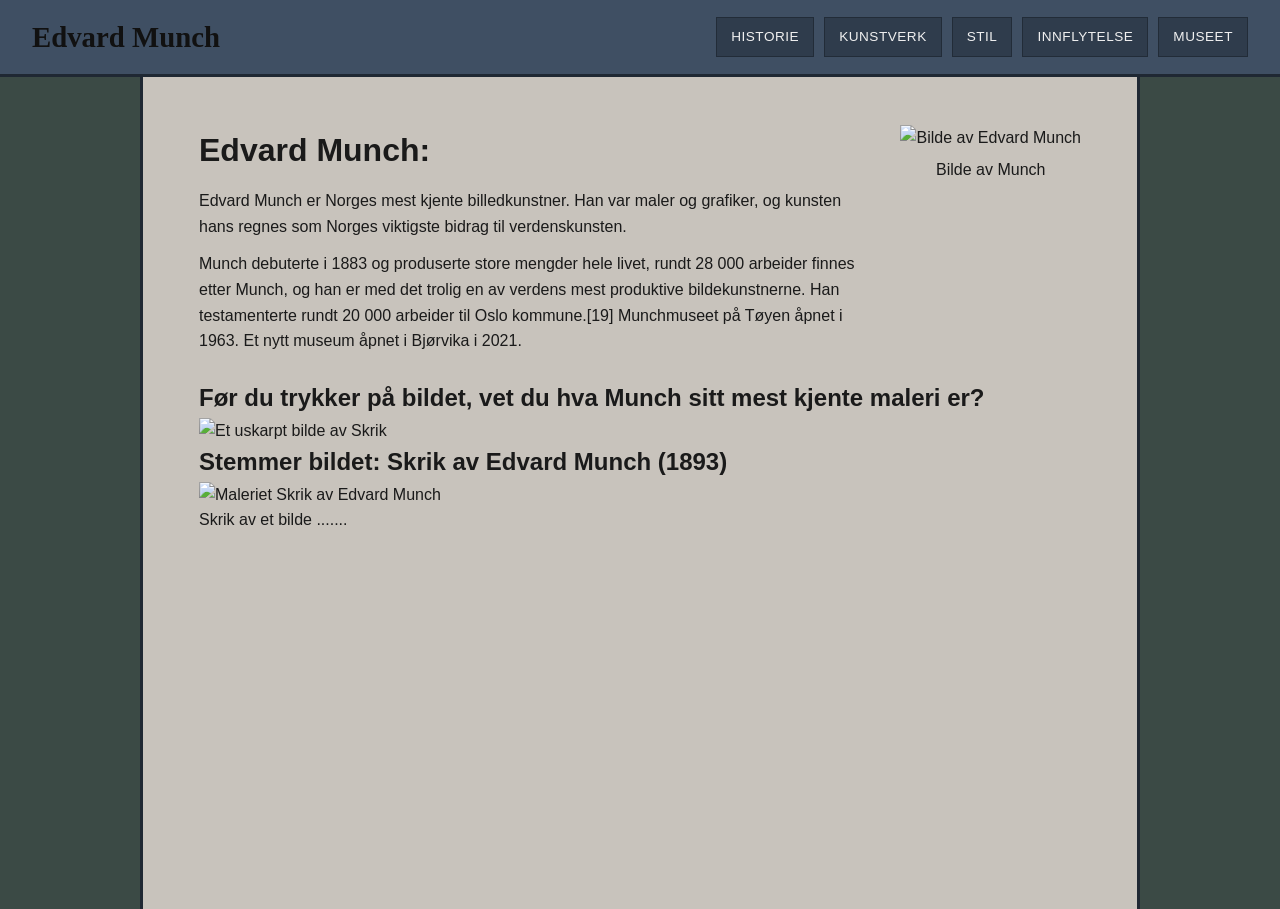
==== index.html @ 31145350 "first commit" ====
<!DOCTYPE html>
<html lang="no">
<head>
  <meta charset="UTF-8">
  <meta name="viewport" content="width=device-width, initial-scale=1.0">
  <title>Edvard Munch</title>
  <link rel="stylesheet" href="style.css">
</head>
<body>

  <header>
    <a href="index.html" class="tittel">Edvard Munch</a>
    <nav>
      <a href="historie.html">HISTORIE</a>
      <a href="kunstverk.html">KUNSTVERK</a>
      <a href="stil.html">STIL</a>
      <a href="innflytelse.html">INNFLYTELSE</a>
      <a href="museet.html">MUSEET</a>
    </nav>
  </header>

  <div class="hovedside">
    <aside class="side-panel"></aside>

  <main class="innhold">
      
  <div class="introMunch">
    <div class="intro-tekst">
      <h1>Edvard Munch:</h1>
      <p>Edvard Munch er Norges mest kjente billedkunstner. Han var maler og grafiker, og kunsten hans regnes som Norges viktigste bidrag til verdenskunsten.</p>
      <p>Munch debuterte i 1883 og produserte store mengder hele livet, rundt 28 000 arbeider finnes etter Munch, og han er med det trolig en av verdens mest produktive bildekunstnerne. Han testamenterte rundt 20 000 arbeider til Oslo kommune.[19] Munchmuseet på Tøyen åpnet i 1963. Et nytt museum åpnet i Bjørvika i 2021.</p>
    </div>

    <div class="intro-bilde">
      <img src="bilder/munchBilde.png" alt="Bilde av Edvard Munch">
      <p>Bilde av Munch</p>
    </div>
  </div>
     
  <br>


  <div class="uskarpBilde">
    <h2>Før du trykker på bildet, vet du hva Munch sitt mest kjente maleri er?</h2>
    <img src="bilder/uskarptSkrik.jpg" alt="Et uskarpt bilde av Skrik">
  </div>

  <div class="SkrikBilde">
    <h2>Stemmer bildet: Skrik av Edvard Munch &#40;1893&#41;</h2>
    <img src="bilder/skrik.jpg" alt="Maleriet Skrik av Edvard Munch">
    <p>Skrik av et bilde .......</p>
  </div>
</div>



  </main>

    <aside class="side-panel"></aside>
  </div>

</body>
</html>
---- style.css ----
/* momeen sin css*/ 

* {
  box-sizing: border-box;
  margin: 0;
  padding: 0;
}

body {
  font-family: "Segoe UI", Arial, sans-serif;
  color: #1a1a1a;
  background-color: #3b4a45;
  line-height: 1.6;
}

header {
  position: sticky;
  top: 0;
  z-index: 100;
  display: flex;
  justify-content: space-between;
  align-items: center;
  padding: 14px 32px;
  background-color: #3f4f63;
  border-bottom: 3px solid #1f2833;
}

.tittel {
  font-family: Georgia, serif;
  font-size: 1.8rem;
  font-weight: bold;
  color: #111111;
  text-decoration: none;
}

nav {
  display: flex;
  gap: 10px;
}

nav a {
  padding: 8px 14px;
  background-color: #2f3c4c;
  color: #f0f0f0;
  text-decoration: none;
  font-size: 0.85rem;
  letter-spacing: 0.5px;
  border: 1px solid #222c38;
  transition: background-color 0.2s ease;
}

nav a:hover {
  background-color: #4f637a;
}

.hovedside {
  display: grid;
  grid-template-columns: 140px 1fr 140px;
  min-height: calc(100vh - 68px);
}

.side-panel {
  background-color: #3b4a45;
}

.innhold {
  background-color: #c8c3bc;
  border-left: 3px solid #1f2833;
  border-right: 3px solid #1f2833;
  padding: 48px 56px 72px;
}

/* ... */


.introMunch {
  display: flex;
  justify-content: space-between;
  align-items: flex-start;
  gap: 32px;
}

.intro-tekst p {
  margin-top: 12px;
}

.intro-bilde {
  flex-shrink: 0;
  text-align: center;
}

.introMunch img {
  width: 200px;
  height: 200px;
  object-fit: cover;
}

.intro-bilde p {
  margin-top: 6px;
}

/*patrick sin css*/

* {
  box-sizing: border-box;
  margin: 0;
  padding: 0;
}

body {
  font-family: "Segoe UI", Arial, sans-serif;
  color: #1a1a1a;
  background-color: #3b4a45;
  line-height: 1.6;
}

header {
  position: sticky;
  top: 0;
  z-index: 100;
  display: flex;
  justify-content: space-between;
  align-items: center;
  padding: 14px 32px;
  background-color: #3f4f63;
  border-bottom: 3px solid #1f2833;
}

.tittel {
  font-family: Georgia, serif;
  font-size: 1.8rem;
  font-weight: bold;
  color: #111111;
  text-decoration: none;
}

nav {
  display: flex;
  gap: 10px;
}

nav a {
  padding: 8px 14px;
  background-color: #2f3c4c;
  color: #f0f0f0;
  text-decoration: none;
  font-size: 0.85rem;
  letter-spacing: 0.5px;
  border: 1px solid #222c38;
  transition: background-color 0.2s ease;
}

nav a:hover {
  background-color: #4f637a;
}

.hovedside {
  display: grid;
  grid-template-columns: 140px 1fr 140px;
  min-height: calc(100vh - 68px);
}

.side-panel {
  background-color: #3b4a45;
}

.innhold {
  background-color: #c8c3bc;
  border-left: 3px solid #1f2833;
  border-right: 3px solid #1f2833;
  padding: 48px 56px 72px;
}

/*karel sin css*/

* {
  box-sizing: border-box;
  margin: 0;
  padding: 0;
}

body {
  font-family: "Segoe UI", Arial, sans-serif;
  color: #1a1a1a;
  background-color: #3b4a45;
  line-height: 1.6;
}

header {
  position: sticky;
  top: 0;
  z-index: 100;
  display: flex;
  justify-content: space-between;
  align-items: center;
  padding: 14px 32px;
  background-color: #3f4f63;
  border-bottom: 3px solid #1f2833;
}

.tittel {
  font-family: Georgia, serif;
  font-size: 1.8rem;
  font-weight: bold;
  color: #111111;
  text-decoration: none;
}

nav {
  display: flex;
  gap: 10px;
}

nav a {
  padding: 8px 14px;
  background-color: #2f3c4c;
  color: #f0f0f0;
  text-decoration: none;
  font-size: 0.85rem;
  letter-spacing: 0.5px;
  border: 1px solid #222c38;
  transition: background-color 0.2s ease;
}

nav a:hover {
  background-color: #4f637a;
}

.hovedside {
  display: grid;
  grid-template-columns: 140px 1fr 140px;
  min-height: calc(100vh - 68px);
}

.side-panel {
  background-color: #3b4a45;
}

.innhold {
  background-color: #c8c3bc;
  border-left: 3px solid #1f2833;
  border-right: 3px solid #1f2833;
  padding: 48px 56px 72px;
}

/* ... */


.introMunch {
  display: flex;
  justify-content: space-between;
  align-items: flex-start;
  gap: 32px;
}

.intro-tekst p {
  margin-top: 12px;
}

.intro-bilde {
  flex-shrink: 0;
  text-align: center;
}

.introMunch img {
  width: 200px;
  height: 200px;
  object-fit: cover;
}

.intro-bilde p {
  margin-top: 6px;
}

/*solyana sin css*/

*{
box-sizing: border-box;
margin: 0;
padding: 0;
}

body {
  font-family: "Segoe UI", Arial, sans-serif;
  color: #1a1a1a;
  background-color: #3b4a45;
  line-height: 1.6;
}

header {
  position: sticky;
  top: 0;
  z-index: 100;
  display: flex;
  justify-content: space-between;
  align-items: center;
  padding: 14px 32px;
  background-color: #3f4f63;
  border-bottom: 3px solid #1f2833;
}

.tittel {
  font-family: Georgia, serif;
  font-size: 1.8rem;
  font-weight: bold;
  color: #111111;
  text-decoration: none;
}

nav {
  display: flex;
  gap: 10px;
}

nav a {
  padding: 8px 14px;
  background-color: #2f3c4c;
  color: #f0f0f0;
  text-decoration: none;
  font-size: 0.85rem;
  letter-spacing: 0.5px;
  border: 1px solid #222c38;
  transition: background-color 0.2s ease;
}

nav a:hover {
  background-color: #4f637a;
}

.hovedside {
  display: grid;
  grid-template-columns: 140px 1fr 140px;
  min-height: calc(100vh - 68px);
}

.side-panel {
  background-color: #3b4a45;
}

.innhold {
  background-color: #c8c3bc;
  border-left: 3px solid #1f2833;
  border-right: 3px solid #1f2833;
  padding: 48px 56px 72px;
}

/* kunstverk delen */
.kunstverk-liste {
  display: grid;
  grid-template-columns: 1fr;
  gap: 30px;
}

.kunstverk {
  min-height: 75vh;
  display: flex;
  align-items: center;
  gap: 24px;
  border-bottom: 2px solid #999;
  padding: 25px 0;
}

.kunstverk img {
  width: 280px;
  height: 380px;
  object-fit: contain;
}

.tekst {
  flex: 1;
}

.tekst h2 {
  margin-bottom: 8px;
}

/* Gjør oppsettet enklere å lese på små skjermer 
@media (max-width: 700px) {
  .kunstverk {
    flex-direction: column;
    align-items: flex-start;
  }
}*/
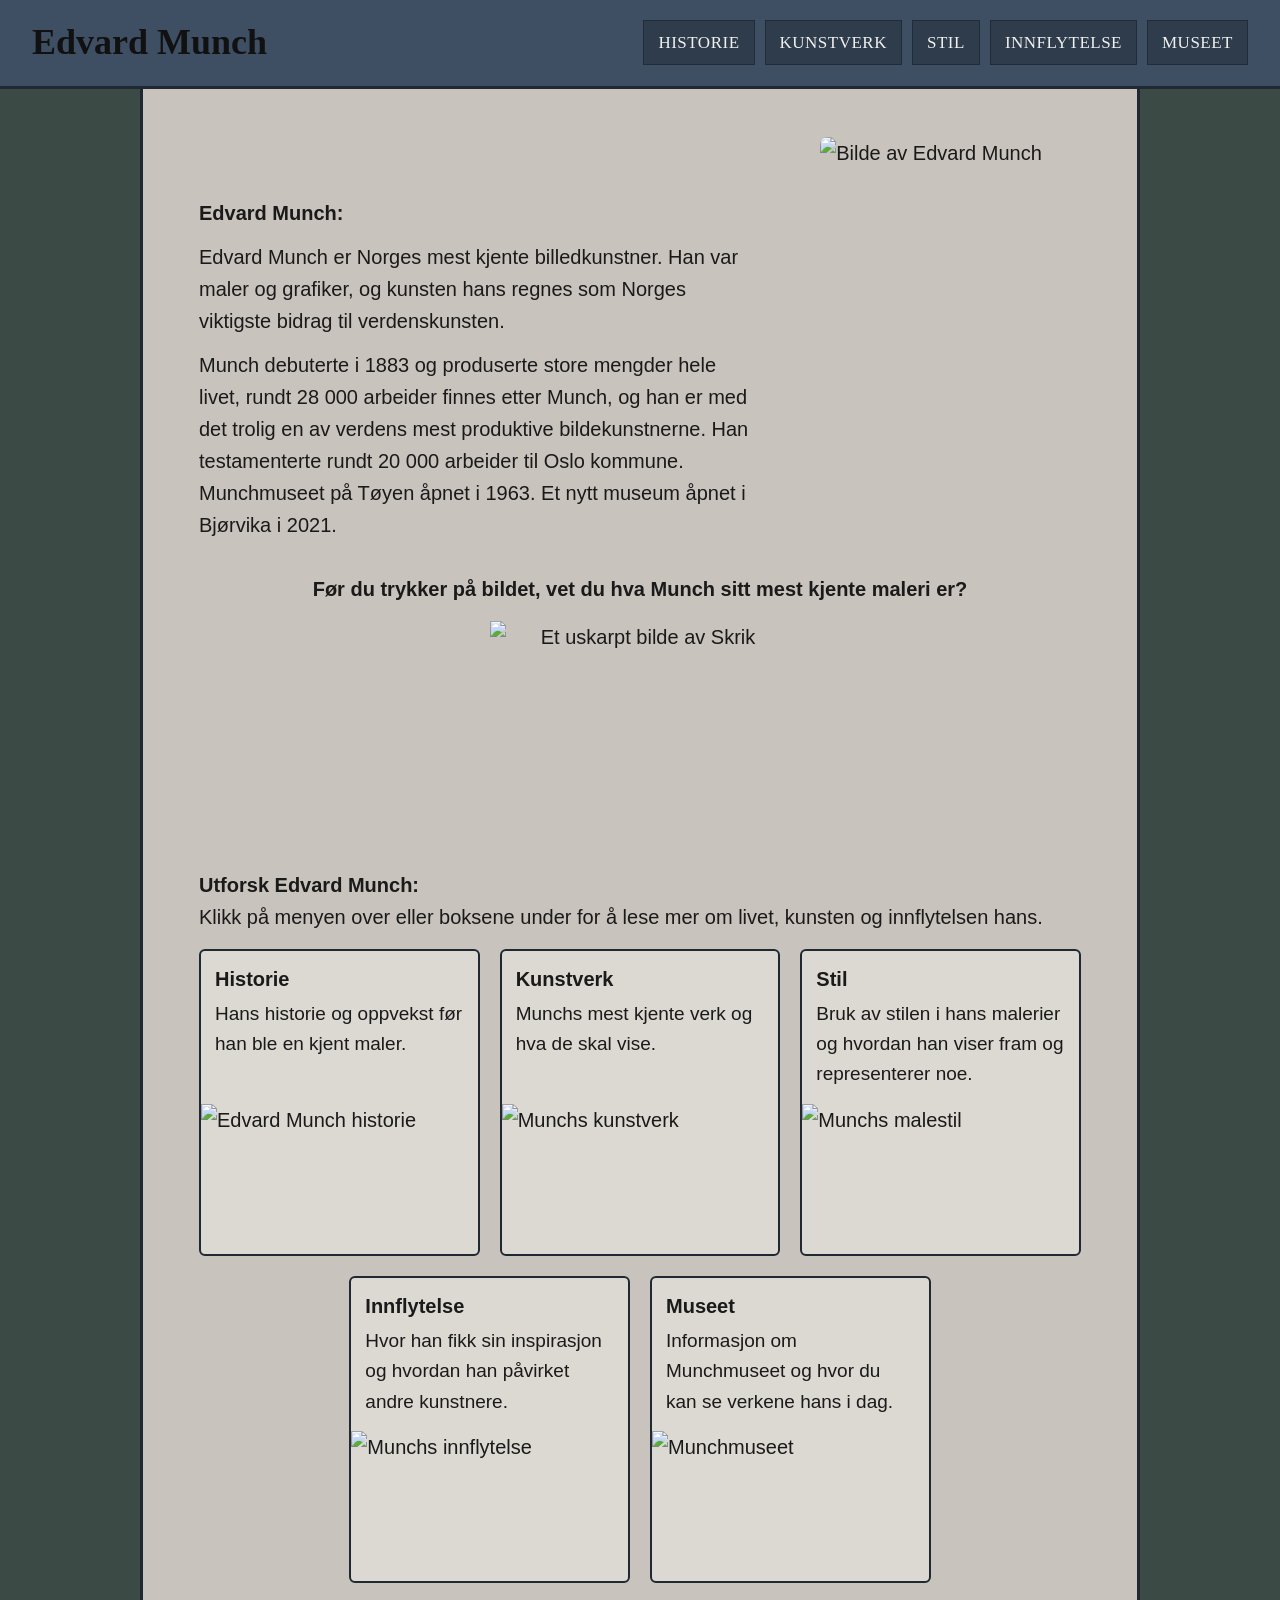
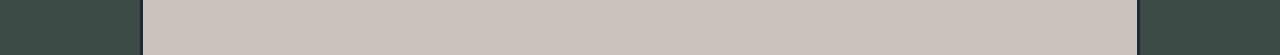
==== commit c5f107e0: "andre commit" ====
--- a/index.html
+++ b/index.html
@@ -28,7 +28,7 @@
     <div class="intro-tekst">
       <h1>Edvard Munch:</h1>
       <p>Edvard Munch er Norges mest kjente billedkunstner. Han var maler og grafiker, og kunsten hans regnes som Norges viktigste bidrag til verdenskunsten.</p>
-      <p>Munch debuterte i 1883 og produserte store mengder hele livet, rundt 28 000 arbeider finnes etter Munch, og han er med det trolig en av verdens mest produktive bildekunstnerne. Han testamenterte rundt 20 000 arbeider til Oslo kommune.[19] Munchmuseet på Tøyen åpnet i 1963. Et nytt museum åpnet i Bjørvika i 2021.</p>
+      <p>Munch debuterte i 1883 og produserte store mengder hele livet, rundt 28 000 arbeider finnes etter Munch, og han er med det trolig en av verdens mest produktive bildekunstnerne. Han testamenterte rundt 20 000 arbeider til Oslo kommune. Munchmuseet på Tøyen åpnet i 1963. Et nytt museum åpnet i Bjørvika i 2021.</p>
     </div>
 
     <div class="intro-bilde">
@@ -40,19 +40,59 @@
   <br>
 
 
+<div class="skrik-boks">
+  <input type="checkbox" id="visSkrik" autocomplete="off"> <!-- KI: autocomplete fikk jeg hjelp av KI å lage siden den ville ikke starte på det uskarpe bildet når du refreshet siden-->
+
   <div class="uskarpBilde">
     <h2>Før du trykker på bildet, vet du hva Munch sitt mest kjente maleri er?</h2>
-    <img src="bilder/uskarptSkrik.jpg" alt="Et uskarpt bilde av Skrik">
+    <label for="visSkrik">
+      <img src="bilder/uskarptSkrik.jpg" alt="Et uskarpt bilde av Skrik">
+    </label>
   </div>
 
   <div class="SkrikBilde">
-    <h2>Stemmer bildet: Skrik av Edvard Munch &#40;1893&#41;</h2>
+    <h2>Stemmer: Skrik av Edvard Munch &#40;1893&#41;</h2>
     <img src="bilder/skrik.jpg" alt="Maleriet Skrik av Edvard Munch">
-    <p>Skrik av et bilde .......</p>
+    <p>Skrik er Edvard Munchs mest kjente verk og et av verdens mest ikoniske malerier. Munch lagde fire versjoner av motivet mellom 1893 og 1910, inspirert av en intens opplevelse han hadde på en spasertur ved Ekeberg i Oslo da himmelen plutselig ble blodrød. Motivet uttrykker sterk angst og uro, og i dag kan du se originalversjoner av verket på både Nasjonalmuseet og Munchmuseet i Oslo.</p>
   </div>
 </div>
 
+<div class="avsluttning">
+<h2>Utforsk Edvard Munch:</h2>
+<p>Klikk på menyen over eller boksene under for å lese mer om livet, kunsten og innflytelsen hans.</p>
 
+  <div class="tema-bokser">
+    <a href="historie.html" class="tema-boks">
+      <h3>Historie</h3>
+      <p>Hans historie og oppvekst før han ble en kjent maler.</p>
+      <img src="bilder/munchBarndomBilde.jpg" alt="Edvard Munch historie">
+    </a>
+
+    <a href="kunstverk.html" class="tema-boks">
+      <h3>Kunstverk</h3>
+      <p>Munchs mest kjente verk og hva de skal vise.</p>
+      <img src="bilder/karlJohanMalleri.jpg" alt="Munchs kunstverk">
+    </a>
+
+    <a href="stil.html" class="tema-boks">
+      <h3>Stil</h3>
+      <p>Bruk av stilen i hans malerier og hvordan han viser fram og representerer noe.</p>
+      <img src="bilder/stil.jpg" alt="Munchs malestil">
+    </a>
+
+    <a href="innflytelse.html" class="tema-boks">
+      <h3>Innflytelse</h3>
+      <p>Hvor han fikk sin inspirasjon og hvordan han påvirket andre kunstnere.</p>
+      <img src="bilder/shockedEmoji.jpg" alt="Munchs innflytelse">
+    </a>
+
+    <a href="museet.html" class="tema-boks">
+      <h3>Museet</h3>
+      <p>Informasjon om Munchmuseet og hvor du kan se verkene hans i dag.</p>
+      <img src="bilder/munchMuseet.jpg" alt="Munchmuseet">
+    </a>
+  </div>
+</div>
 
   </main>
 
--- a/style.css
+++ b/style.css
@@ -1,4 +1,217 @@
-/* momeen sin css*/ 
+* {
+  box-sizing: border-box;
+  margin: 0;
+  padding: 0;
+  font-size: 20px;
+}
+
+/* lastet et font fra nettet som blir brukt på headeren */ 
+@font-face {
+  font-family: "MinFont";
+  src: url("Font/PlayfairDisplaySC-Regular.ttf")
+}
+
+body {
+  font-family: 'Segoe UI', Arial, sans-serif;
+  font-size: 5px;
+  color: #1a1a1a;
+  background-color: #3b4a45;
+  line-height: 1.5;
+}
+
+header {
+  display: flex;
+  justify-content: space-between;
+  align-items: center;
+  padding: 14px 32px;
+  background-color: #3f4f63;
+  border-bottom: 3px solid #00000052;
+  font-family: "Minfont";
+}
+
+.tittel {
+  font-size: 50px;
+  font-weight: bold;
+  color: #111111;
+  text-decoration: none;
+}
+
+nav {
+  display: flex;
+  gap: 10px;
+}
+
+nav a {
+  font-size: 20px;
+  padding: 8px 14px;
+  background-color: #2f3c4c;
+  color: #f0f0f0;
+  text-decoration: none;
+  letter-spacing: 0.5px;
+  border: 1px solid #222c38;
+  transition: background-color 0.2s ease;
+}
+
+nav a:hover {
+  background-color: #4f637a;
+}
+
+nav a:focus {
+  background-color: #4f637a;
+  border-radius: 1px;
+  color: darkred;
+}
+
+
+.hovedside {
+  display: grid;
+  grid-template-columns: 140px 1fr 140px;
+  min-height: calc(100vh - 68px);
+}
+
+.side-panel {
+  background-color: #3b4a45;
+}
+
+.innhold {
+  background-color: #c8c3bc;
+  border-left: 3px solid #1f2833;
+  border-right: 3px solid #1f2833;
+  padding: 48px 56px 72px;
+}
+
+/* ... */
+
+
+.introMunch {
+  display: flex;
+  justify-content: space-between;
+  align-items: flex-start;
+  gap: 32px;
+}
+
+.intro-tekst p {
+  margin-top: 12px;
+}
+
+.intro-bilde {
+  flex-shrink: 0;
+  text-align: center;
+}
+
+.introMunch img {
+  width: 200px;
+  height: 200px;
+  object-fit: cover;
+}
+
+.intro-bilde p {
+  margin-top: 6px;
+}
+
+
+
+.skrik-boks {
+  display: grid;
+  text-align: center;
+}
+
+.skrik-boks img {
+  width: 300px;
+  max-width: 100%;
+  height: auto;
+  display: block;
+  margin: 16px auto;
+}
+
+#visSkrik {
+  display: none;
+}
+
+.uskarpBilde,
+.SkrikBilde {
+  grid-area: 1 / 1; /* KI: gjør at bildene ligger rett underhverandre når den transister fra første bildet til andre */
+  transition: 1s;
+
+}
+
+.SkrikBilde,
+#visSkrik:checked ~ .uskarpBilde {
+  opacity: 0;
+  visibility: hidden;
+}
+
+#visSkrik:checked ~ .SkrikBilde {
+  opacity: 1;
+  visibility: visible;
+}
+
+
+/* avsluttning teksten  */
+
+
+.avsluttning {
+  margin-top: 40px;
+}
+
+
+.tema-bokser {
+  display: flex;
+  flex-wrap: wrap;
+  justify-content: center;
+  gap: 20px;
+  margin-top: 16px;
+}
+
+.tema-boks {
+  flex: 0 1 calc((100% - 40px) / 3);
+  display: flex;
+  flex-direction: column;
+  text-decoration: none;
+  color: inherit;
+  background-color: #dcd8d2;
+  border: 2px solid #1f2833;
+  border-radius: 6px;
+  overflow: hidden;
+  transition: transform 0.2s ease, background-color 0.2s ease;
+}
+
+.tema-boks:hover {
+  transform: translateY(-4px);
+  background-color: #e6e2dc;
+}
+
+.tema-boks:focus {
+  background-color: #e6e2dc;
+  border-radius: 1px;
+  color: darkred;
+}
+
+.tema-boks img {
+  width: 100%;
+  height: 150px;
+  object-fit: cover;
+  display: block;
+  margin-top: auto;
+}
+
+.tema-boks img {
+  width: 100%;
+  height: 150px;
+  object-fit: cover;
+  display: block;
+}
+
+.tema-boks h3 {
+  padding: 12px 14px 4px;
+}
+
+.tema-boks p {
+  padding: 0 14px 14px;
+  font-size: 0.95rem;
+}
+
+/*patrick sin css*/
 
 * {
   box-sizing: border-box;
@@ -70,36 +283,7 @@
   padding: 48px 56px 72px;
 }
 
-/* ... */
-
-
-.introMunch {
-  display: flex;
-  justify-content: space-between;
-  align-items: flex-start;
-  gap: 32px;
-}
-
-.intro-tekst p {
-  margin-top: 12px;
-}
-
-.intro-bilde {
-  flex-shrink: 0;
-  text-align: center;
-}
-
-.introMunch img {
-  width: 200px;
-  height: 200px;
-  object-fit: cover;
-}
-
-.intro-bilde p {
-  margin-top: 6px;
-}
-
-/*patrick sin css*/
+/*karel sin css*/
 
 * {
   box-sizing: border-box;
@@ -171,12 +355,134 @@
   padding: 48px 56px 72px;
 }
 
-/*karel sin css*/
-
-* {
-  box-sizing: border-box;
-  margin: 0;
-  padding: 0;
+
+
+.introMunch {
+  display: flex;
+  justify-content: space-between;
+  align-items: flex-start;
+  gap: 32px;
+}
+
+.intro-tekst {
+  margin-top: 60px;
+  max-height: 100%;
+  height: auto;
+}
+
+.intro-tekst p {
+  margin-top: 12px;
+  gap: 12px;
+}
+
+.intro-bilde {
+  width: 300px;
+  height: auto;
+  flex-shrink: 0;
+  border: 12px;
+}
+
+.introMunch img {
+  max-width: 100%;
+  width: 300px;
+  height: auto;
+  position: relative;
+  border-radius: 8px;
+  transition: transform 0.3s ease, filter 0.3s ease;
+}
+
+.introMunch img:hover {
+  transform: scale(1.05);
+  transition: transform 0.3s ease;
+}
+
+.intro-bilde p {
+  transform: translateY(-50px);
+  transition: transform 0.3s ease;
+  visibility: hidden;
+  opacity: 0;
+}
+
+.intro-bilde:hover p {
+  border: 1px solid #1f2833;
+  padding: 6px 12px;
+  border-radius: 4px;
+  margin-top: 8px;
+  text-align: center;
+  max-width: 100%;
+  width: auto;
+  height: auto;
+  line-height: 1.4;
+  font-size: 0.9rem;
+  color: #555;
+  justify-content: center;
+  transform: translateY(0);
+  transition: transform 0.8s ease, opacity 0.8s ease;
+  visibility: visible;
+  opacity: 1;
+}
+
+.content-section {
+  margin-bottom: 40px;
+  border: 2px solid #1f2833;
+  max-width: 100%;
+  padding: 20px;
+  width: 400px;
+  position:relative;
+}
+
+.museum-photos {
+  display: flex;
+  flex-wrap: wrap;
+  gap: 16px;
+  margin-top: 400px;
+  margin-bottom: 90px;
+}
+
+#museum-photo1,#museum-photo2,#museum-photo3 {
+  max-width: 100%;
+  width: 400px;
+  height: 250px;
+  object-fit: cover;
+  border-radius: 8px;
+  filter: blur(3px);
+  transition: filter 0.2s ease, transform 0.2s ease;
+}
+
+#museum-photo4 {
+  max-width: 100%;
+  width: 550px;
+  height: 350px;
+  object-fit: cover;
+  border-radius: 8px;
+  align-self: center;
+  filter: blur(3px);
+  transition: filter 0.3s ease, transform 0.4s ease;
+}
+
+#museum-photo1:hover,
+#museum-photo2:hover,
+#museum-photo3:hover,
+#museum-photo4:hover {
+  filter: blur(0);
+  transform: scale(1.05);
+}
+
+.photo-section {
+  display: flex;
+  align-items: center;
+  margin-top: 12px;
+  margin-bottom: 20px;
+  gap: 16px;
+}
+
+
+/*solyana sin css*/
+
+*{
+box-sizing: border-box;
+margin: 0;
+padding: 0;
 }
 
 body {
@@ -243,107 +549,6 @@
   padding: 48px 56px 72px;
 }
 
-/* ... */
-
-
-.introMunch {
-  display: flex;
-  justify-content: space-between;
-  align-items: flex-start;
-  gap: 32px;
-}
-
-.intro-tekst p {
-  margin-top: 12px;
-}
-
-.intro-bilde {
-  flex-shrink: 0;
-  text-align: center;
-}
-
-.introMunch img {
-  width: 200px;
-  height: 200px;
-  object-fit: cover;
-}
-
-.intro-bilde p {
-  margin-top: 6px;
-}
-
-/*solyana sin css*/
-
-*{
-box-sizing: border-box;
-margin: 0;
-padding: 0;
-}
-
-body {
-  font-family: "Segoe UI", Arial, sans-serif;
-  color: #1a1a1a;
-  background-color: #3b4a45;
-  line-height: 1.6;
-}
-
-header {
-  position: sticky;
-  top: 0;
-  z-index: 100;
-  display: flex;
-  justify-content: space-between;
-  align-items: center;
-  padding: 14px 32px;
-  background-color: #3f4f63;
-  border-bottom: 3px solid #1f2833;
-}
-
-.tittel {
-  font-family: Georgia, serif;
-  font-size: 1.8rem;
-  font-weight: bold;
-  color: #111111;
-  text-decoration: none;
-}
-
-nav {
-  display: flex;
-  gap: 10px;
-}
-
-nav a {
-  padding: 8px 14px;
-  background-color: #2f3c4c;
-  color: #f0f0f0;
-  text-decoration: none;
-  font-size: 0.85rem;
-  letter-spacing: 0.5px;
-  border: 1px solid #222c38;
-  transition: background-color 0.2s ease;
-}
-
-nav a:hover {
-  background-color: #4f637a;
-}
-
-.hovedside {
-  display: grid;
-  grid-template-columns: 140px 1fr 140px;
-  min-height: calc(100vh - 68px);
-}
-
-.side-panel {
-  background-color: #3b4a45;
-}
-
-.innhold {
-  background-color: #c8c3bc;
-  border-left: 3px solid #1f2833;
-  border-right: 3px solid #1f2833;
-  padding: 48px 56px 72px;
-}
-
 /* kunstverk delen */
 .kunstverk-liste {
   display: grid;
@@ -373,12 +578,3 @@
 .tekst h2 {
   margin-bottom: 8px;
 }
-
-/* Gjør oppsettet enklere å lese på små skjermer 
-@media (max-width: 700px) {
-  .kunstverk {
-    flex-direction: column;
-    align-items: flex-start;
-  }
-}*/
-
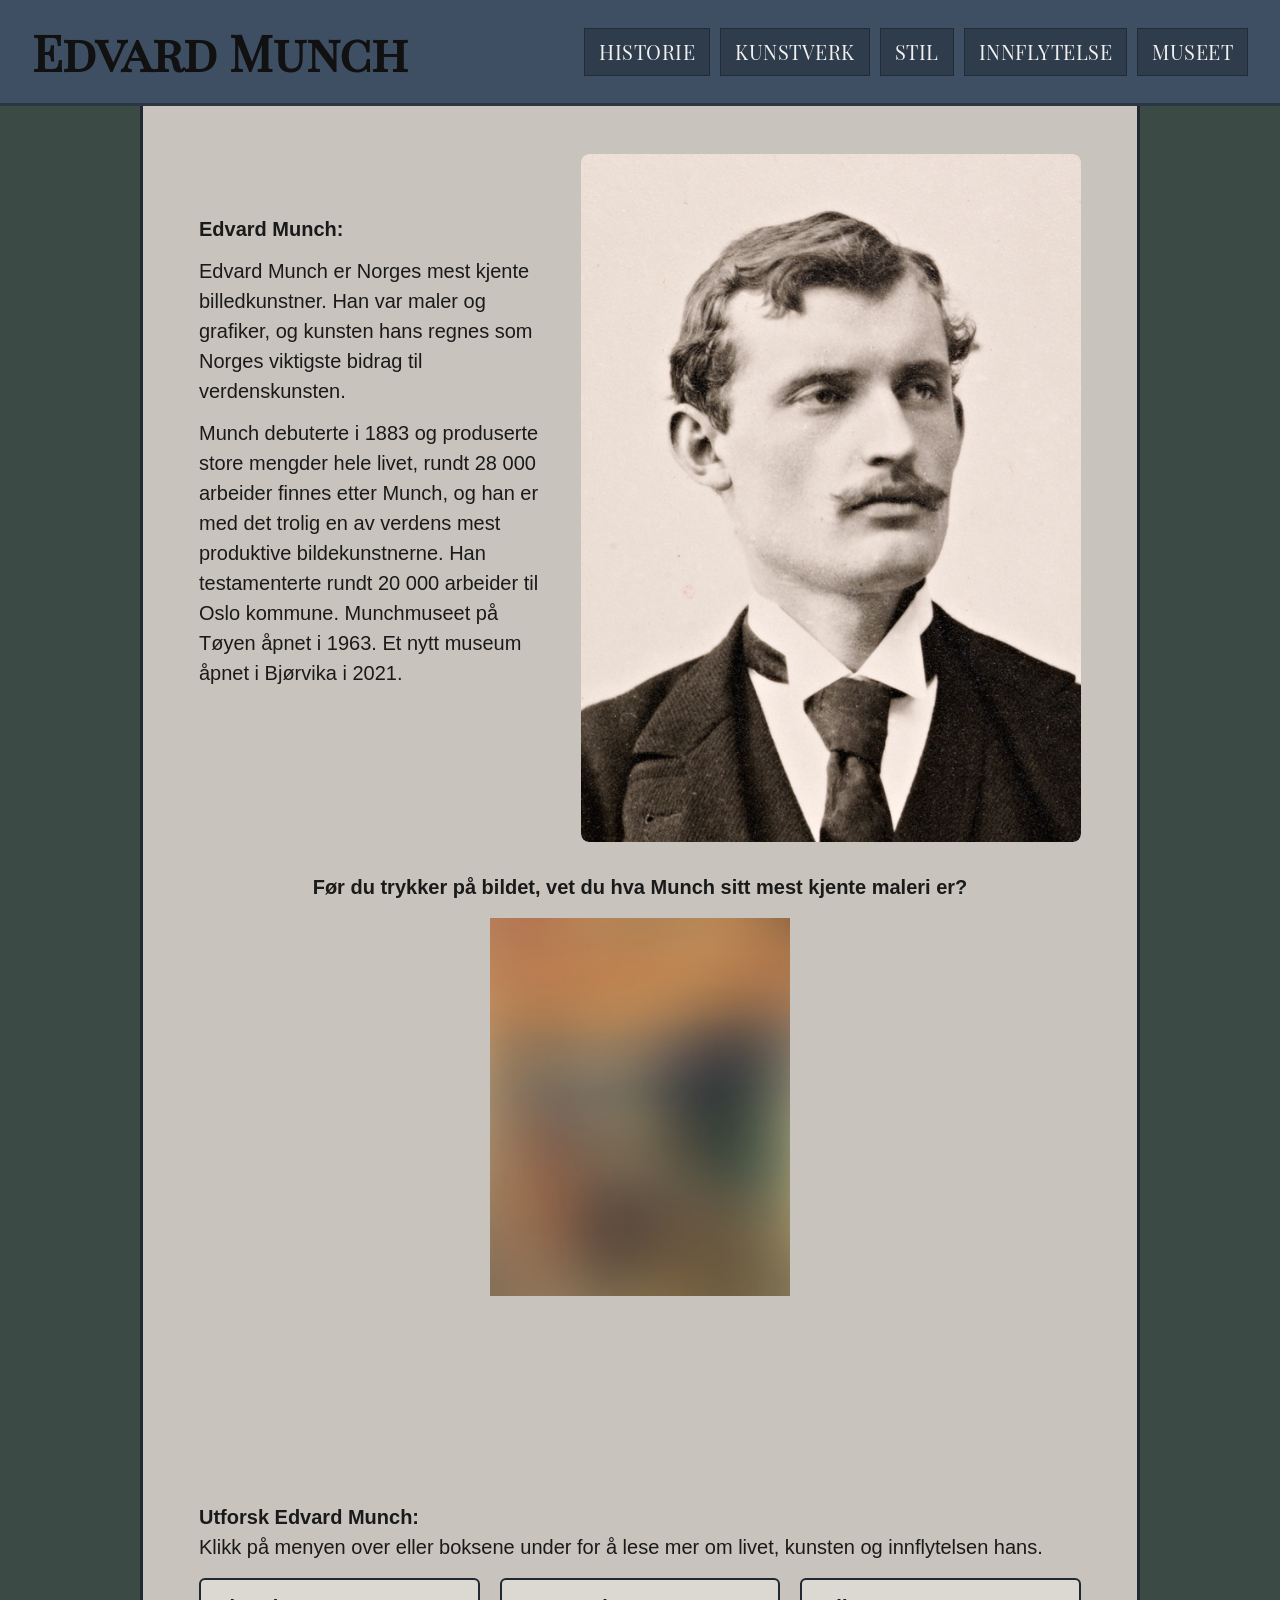
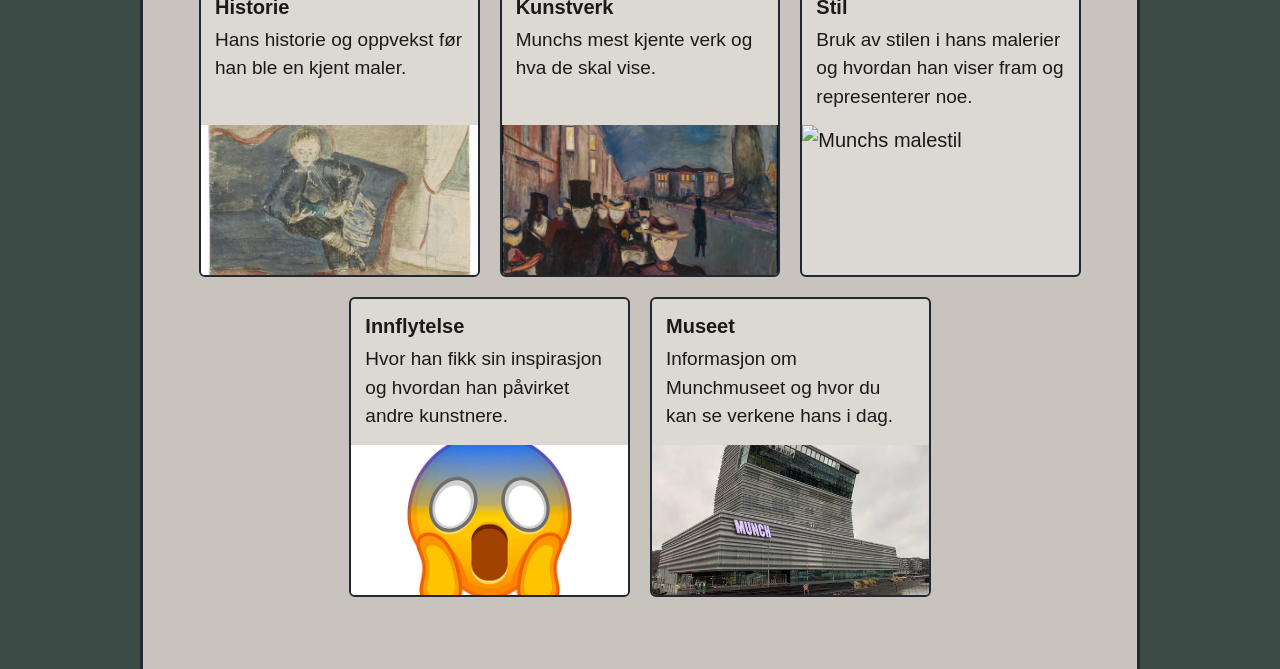
==== commit da34ed2c: "oppdateringer på museum.html oppsett samt style css. Individuelle mapper for bilder og gjort om bild" ====
--- a/index.html
+++ b/index.html
@@ -32,7 +32,7 @@
     </div>
 
     <div class="intro-bilde">
-      <img src="bilder/munchBilde.png" alt="Bilde av Edvard Munch">
+      <img src="bilder/forside/munchBilde.png" alt="Bilde av Edvard Munch">
       <p>Bilde av Munch</p>
     </div>
   </div>
@@ -46,13 +46,13 @@
   <div class="uskarpBilde">
     <h2>Før du trykker på bildet, vet du hva Munch sitt mest kjente maleri er?</h2>
     <label for="visSkrik">
-      <img src="bilder/uskarptSkrik.jpg" alt="Et uskarpt bilde av Skrik">
+      <img src="bilder/forside/uskarptSkrik.jpg" alt="Et uskarpt bilde av Skrik">
     </label>
   </div>
 
   <div class="SkrikBilde">
     <h2>Stemmer: Skrik av Edvard Munch &#40;1893&#41;</h2>
-    <img src="bilder/skrik.jpg" alt="Maleriet Skrik av Edvard Munch">
+    <img src="bilder/kunstverk/skrik.jpg" alt="Maleriet Skrik av Edvard Munch">
     <p>Skrik er Edvard Munchs mest kjente verk og et av verdens mest ikoniske malerier. Munch lagde fire versjoner av motivet mellom 1893 og 1910, inspirert av en intens opplevelse han hadde på en spasertur ved Ekeberg i Oslo da himmelen plutselig ble blodrød. Motivet uttrykker sterk angst og uro, og i dag kan du se originalversjoner av verket på både Nasjonalmuseet og Munchmuseet i Oslo.</p>
   </div>
 </div>
@@ -65,13 +65,13 @@
     <a href="historie.html" class="tema-boks">
       <h3>Historie</h3>
       <p>Hans historie og oppvekst før han ble en kjent maler.</p>
-      <img src="bilder/munchBarndomBilde.jpg" alt="Edvard Munch historie">
+      <img src="bilder/forside/munchBarndomsBilde.jpg" alt="Edvard Munch historie">
     </a>
 
     <a href="kunstverk.html" class="tema-boks">
       <h3>Kunstverk</h3>
       <p>Munchs mest kjente verk og hva de skal vise.</p>
-      <img src="bilder/karlJohanMalleri.jpg" alt="Munchs kunstverk">
+      <img src="bilder/kunstverk/karlJohanMalleri.jpg" alt="Munchs kunstverk">
     </a>
 
     <a href="stil.html" class="tema-boks">
@@ -83,13 +83,13 @@
     <a href="innflytelse.html" class="tema-boks">
       <h3>Innflytelse</h3>
       <p>Hvor han fikk sin inspirasjon og hvordan han påvirket andre kunstnere.</p>
-      <img src="bilder/shockedEmoji.jpg" alt="Munchs innflytelse">
+      <img src="bilder/forside/shockedEmoji.jpg" alt="Munchs innflytelse">
     </a>
 
     <a href="museet.html" class="tema-boks">
       <h3>Museet</h3>
       <p>Informasjon om Munchmuseet og hvor du kan se verkene hans i dag.</p>
-      <img src="bilder/munchMuseet.jpg" alt="Munchmuseet">
+      <img src="bilder/museet/munchMuseet.jpg" alt="Munchmuseet">
     </a>
   </div>
 </div>
--- a/style.css
+++ b/style.css
@@ -1,14 +1,14 @@
-* {
-  box-sizing: border-box;
-  margin: 0;
-  padding: 0;
-  font-size: 20px;
+*{
+box-sizing: border-box;
+margin: 0;
+padding: 0;
+font-size: 20px;
 }
 
 /* lastet et font fra nettet som blir brukt på headeren */ 
 @font-face {
   font-family: "MinFont";
-  src: url("Font/PlayfairDisplaySC-Regular.ttf")
+  src: url("font/PlayfairDisplaySC-Regular.ttf")
 }
 
 body {
@@ -213,148 +213,8 @@
 
 /*patrick sin css*/
 
-* {
-  box-sizing: border-box;
-  margin: 0;
-  padding: 0;
-}
-
-body {
-  font-family: "Segoe UI", Arial, sans-serif;
-  color: #1a1a1a;
-  background-color: #3b4a45;
-  line-height: 1.6;
-}
-
-header {
-  position: sticky;
-  top: 0;
-  z-index: 100;
-  display: flex;
-  justify-content: space-between;
-  align-items: center;
-  padding: 14px 32px;
-  background-color: #3f4f63;
-  border-bottom: 3px solid #1f2833;
-}
-
-.tittel {
-  font-family: Georgia, serif;
-  font-size: 1.8rem;
-  font-weight: bold;
-  color: #111111;
-  text-decoration: none;
-}
-
-nav {
-  display: flex;
-  gap: 10px;
-}
-
-nav a {
-  padding: 8px 14px;
-  background-color: #2f3c4c;
-  color: #f0f0f0;
-  text-decoration: none;
-  font-size: 0.85rem;
-  letter-spacing: 0.5px;
-  border: 1px solid #222c38;
-  transition: background-color 0.2s ease;
-}
-
-nav a:hover {
-  background-color: #4f637a;
-}
-
-.hovedside {
-  display: grid;
-  grid-template-columns: 140px 1fr 140px;
-  min-height: calc(100vh - 68px);
-}
-
-.side-panel {
-  background-color: #3b4a45;
-}
-
-.innhold {
-  background-color: #c8c3bc;
-  border-left: 3px solid #1f2833;
-  border-right: 3px solid #1f2833;
-  padding: 48px 56px 72px;
-}
 
 /*karel sin css*/
-
-* {
-  box-sizing: border-box;
-  margin: 0;
-  padding: 0;
-}
-
-body {
-  font-family: "Segoe UI", Arial, sans-serif;
-  color: #1a1a1a;
-  background-color: #3b4a45;
-  line-height: 1.6;
-}
-
-header {
-  position: sticky;
-  top: 0;
-  z-index: 100;
-  display: flex;
-  justify-content: space-between;
-  align-items: center;
-  padding: 14px 32px;
-  background-color: #3f4f63;
-  border-bottom: 3px solid #1f2833;
-}
-
-.tittel {
-  font-family: Georgia, serif;
-  font-size: 1.8rem;
-  font-weight: bold;
-  color: #111111;
-  text-decoration: none;
-}
-
-nav {
-  display: flex;
-  gap: 10px;
-}
-
-nav a {
-  padding: 8px 14px;
-  background-color: #2f3c4c;
-  color: #f0f0f0;
-  text-decoration: none;
-  font-size: 0.85rem;
-  letter-spacing: 0.5px;
-  border: 1px solid #222c38;
-  transition: background-color 0.2s ease;
-}
-
-nav a:hover {
-  background-color: #4f637a;
-}
-
-.hovedside {
-  display: grid;
-  grid-template-columns: 140px 1fr 140px;
-  min-height: calc(100vh - 68px);
-}
-
-.side-panel {
-  background-color: #3b4a45;
-}
-
-.innhold {
-  background-color: #c8c3bc;
-  border-left: 3px solid #1f2833;
-  border-right: 3px solid #1f2833;
-  padding: 48px 56px 72px;
-}
-
 
 
 .introMunch {
@@ -365,9 +225,12 @@
 }
 
 .intro-tekst {
+  flex: 1;
+  min-width: 0;
   margin-top: 60px;
   max-height: 100%;
   height: auto;
+  border-radius: 8px;
 }
 
 .intro-tekst p {
@@ -376,17 +239,21 @@
 }
 
 .intro-bilde {
-  width: 300px;
-  height: auto;
-  flex-shrink: 0;
-  border: 12px;
+  position: relative;
+  width: 500px;
+  flex: 0 1 500px;
+  min-width: 0;
+  height: auto;
+  overflow: hidden;
+  border-radius: 8px;
 }
 
 .introMunch img {
-  max-width: 100%;
-  width: 300px;
-  height: auto;
-  position: relative;
+  display: block;
+  max-width: 100%;
+  width: 100%;
+  max-width: 100%;
+  height: auto;
   border-radius: 8px;
   transition: transform 0.3s ease, filter 0.3s ease;
 }
@@ -396,47 +263,59 @@
   transition: transform 0.3s ease;
 }
 
+/* tekst som dukker opp når du :hover mus over museum bilde*/
 .intro-bilde p {
-  transform: translateY(-50px);
-  transition: transform 0.3s ease;
+  color: #f0f0f0;
+  position: absolute;
+  left: 8px;
+  right: 8px;
+  bottom: 8px;
+  margin: 0;
+  padding: 6px 12px;
+  border: 1px solid #1f2833;
+  border-radius: 4px;
+  opacity: 0;
   visibility: hidden;
-  opacity: 0;
+  transform: translateY(8px);
+  transition: opacity 0.3s ease, transform 0.3s ease;
 }
 
 .intro-bilde:hover p {
-  border: 1px solid #1f2833;
-  padding: 6px 12px;
-  border-radius: 4px;
-  margin-top: 8px;
-  text-align: center;
-  max-width: 100%;
-  width: auto;
-  height: auto;
-  line-height: 1.4;
-  font-size: 0.9rem;
-  color: #555;
-  justify-content: center;
+  opacity: 1;
+  visibility: visible;
   transform: translateY(0);
-  transition: transform 0.8s ease, opacity 0.8s ease;
-  visibility: visible;
-  opacity: 1;
 }
 
 .content-section {
   margin-bottom: 40px;
   border: 2px solid #1f2833;
   max-width: 100%;
-  padding: 20px;
-  width: 400px;
+  padding: 12px;
+  width: 100%;
+  height: auto;
   position:relative;
 }
 
+.photo-section {
+  display: block;
+  margin-top: 24px;
+  margin-bottom: 20px;
+}
+
 .museum-photos {
-  display: flex;
-  flex-wrap: wrap;
+  display: grid;
+  /* KI: gjør at bildene tilpasser seg skjermstørrelsen og holder en minimum bredde på 250px */
+  grid-template-columns: repeat(auto-fit, minmax(250px, 1fr));
   gap: 16px;
-  margin-top: 400px;
-  margin-bottom: 90px;
+  margin: 24px 0;
+  margin-bottom: -24px;
+}
+
+/* gjør at bildene tilpasser seg skjermstørrelsen og holder en minimum bredde på 250px. Slik regelen over sier */
+.museum-photos a {
+  display: block;
+  overflow: hidden;
+  border-radius: 12px;
 }
 
 #museum-photo1,#museum-photo2,#museum-photo3 {
@@ -444,7 +323,7 @@
   width: 400px;
   height: 250px;
   object-fit: cover;
-  border-radius: 8px;
+  border-radius: 12px;
   filter: blur(3px);
   transition: filter 0.2s ease, transform 0.2s ease;
 }
@@ -454,100 +333,35 @@
   width: 550px;
   height: 350px;
   object-fit: cover;
-  border-radius: 8px;
+  border-radius: 12px;
   align-self: center;
   filter: blur(3px);
   transition: filter 0.3s ease, transform 0.4s ease;
 }
 
+#museum-photo5 {
+  max-width: 100%;
+  width: 550px;
+  height: auto;
+  object-fit: cover;
+  align-self: center;
+  border-radius: 12px;
+  filter: blur(3px);
+  transition: filter 0.3s ease, transform 0.4s ease;
+}
+
+
 #museum-photo1:hover,
 #museum-photo2:hover,
 #museum-photo3:hover,
-#museum-photo4:hover {
+#museum-photo4:hover,
+#museum-photo5:hover {
   filter: blur(0);
   transform: scale(1.05);
 }
 
-.photo-section {
-  display: flex;
-  align-items: center;
-  margin-top: 12px;
-  margin-bottom: 20px;
-  gap: 16px;
-}
-
 
 /*solyana sin css*/
-
-*{
-box-sizing: border-box;
-margin: 0;
-padding: 0;
-}
-
-body {
-  font-family: "Segoe UI", Arial, sans-serif;
-  color: #1a1a1a;
-  background-color: #3b4a45;
-  line-height: 1.6;
-}
-
-header {
-  position: sticky;
-  top: 0;
-  z-index: 100;
-  display: flex;
-  justify-content: space-between;
-  align-items: center;
-  padding: 14px 32px;
-  background-color: #3f4f63;
-  border-bottom: 3px solid #1f2833;
-}
-
-.tittel {
-  font-family: Georgia, serif;
-  font-size: 1.8rem;
-  font-weight: bold;
-  color: #111111;
-  text-decoration: none;
-}
-
-nav {
-  display: flex;
-  gap: 10px;
-}
-
-nav a {
-  padding: 8px 14px;
-  background-color: #2f3c4c;
-  color: #f0f0f0;
-  text-decoration: none;
-  font-size: 0.85rem;
-  letter-spacing: 0.5px;
-  border: 1px solid #222c38;
-  transition: background-color 0.2s ease;
-}
-
-nav a:hover {
-  background-color: #4f637a;
-}
-
-.hovedside {
-  display: grid;
-  grid-template-columns: 140px 1fr 140px;
-  min-height: calc(100vh - 68px);
-}
-
-.side-panel {
-  background-color: #3b4a45;
-}
-
-.innhold {
-  background-color: #c8c3bc;
-  border-left: 3px solid #1f2833;
-  border-right: 3px solid #1f2833;
-  padding: 48px 56px 72px;
-}
 
 /* kunstverk delen */
 .kunstverk-liste {
@@ -578,3 +392,24 @@
 .tekst h2 {
   margin-bottom: 8px;
 }
+
+
+/* Sana sin css */
+
+
+/*Innflytelse del*/
+.tidslinje {
+  width: 3px;
+ height: 65vh;
+  background: grey;
+  display: flex;
+  flex-direction: column;
+  justify-content: space-between;
+  align-items: center;
+}
+.tidslinje .prikk {
+  width: 14px;
+  height: 14px;
+  border-radius: 50%;
+  background: #c5542f;
+}
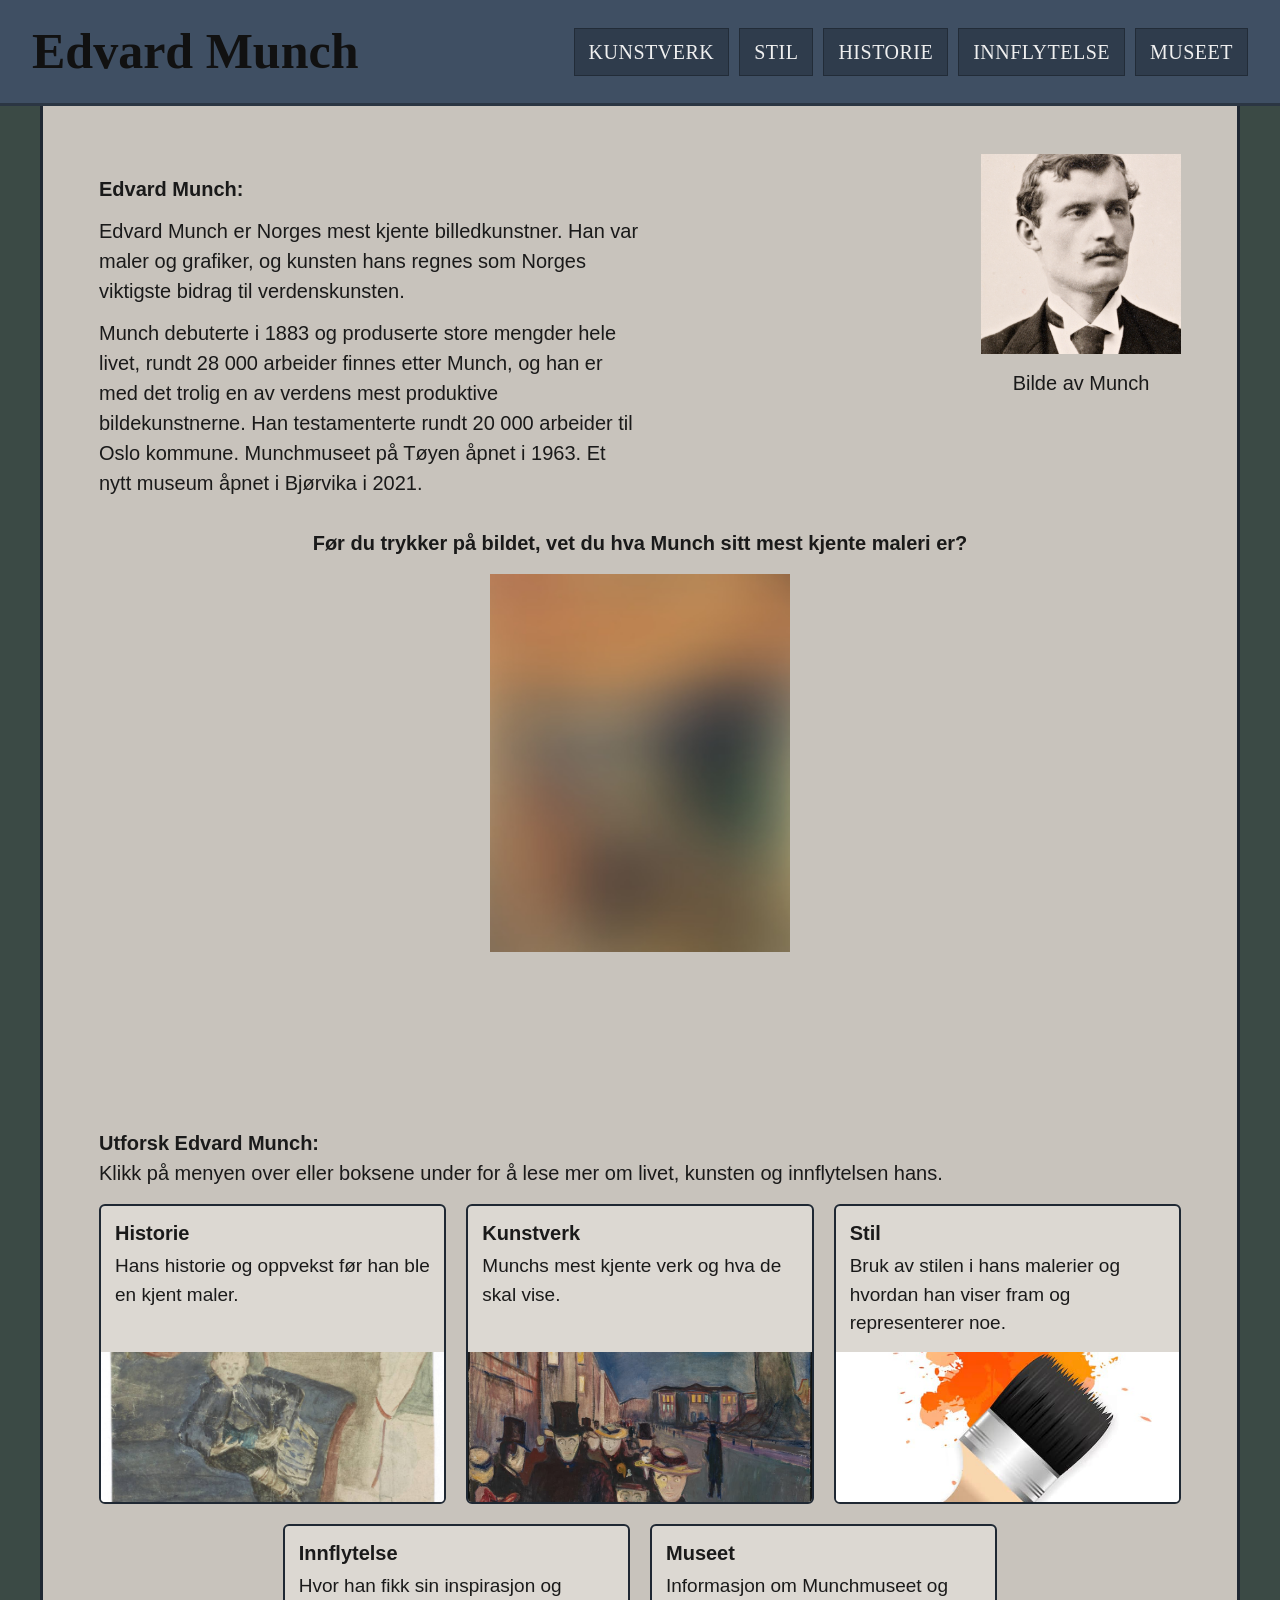
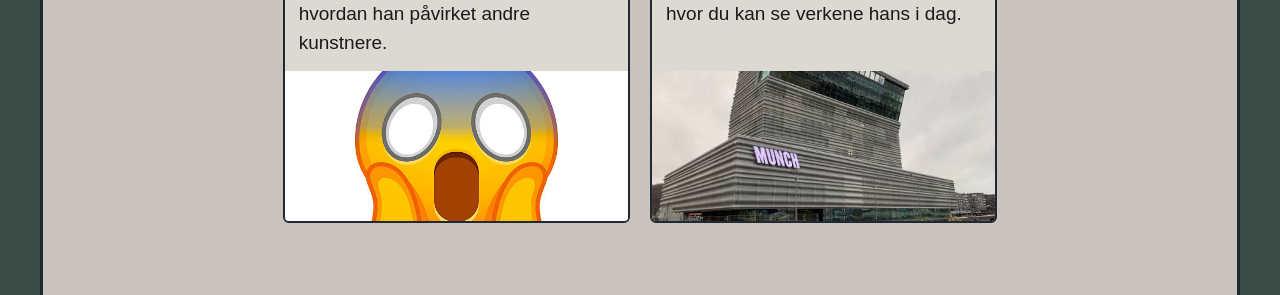
==== commit 0406e572: "oppdateringer og bilder. Ny CSS og stil.html er innkludert, nye klassenavn" ====
--- a/index.html
+++ b/index.html
@@ -11,9 +11,9 @@
   <header>
     <a href="index.html" class="tittel">Edvard Munch</a>
     <nav>
-      <a href="historie.html">HISTORIE</a>
       <a href="kunstverk.html">KUNSTVERK</a>
       <a href="stil.html">STIL</a>
+      <a href="historie.html">HISTORIE</a>
       <a href="innflytelse.html">INNFLYTELSE</a>
       <a href="museet.html">MUSEET</a>
     </nav>
@@ -22,16 +22,17 @@
   <div class="hovedside">
     <aside class="side-panel"></aside>
 
-  <main class="innhold">
+  <main>
       
-  <div class="introMunch">
-    <div class="intro-tekst">
+    
+  <div class="intro-Munch">
+    <div class="forside-intro-tekst">
       <h1>Edvard Munch:</h1>
       <p>Edvard Munch er Norges mest kjente billedkunstner. Han var maler og grafiker, og kunsten hans regnes som Norges viktigste bidrag til verdenskunsten.</p>
       <p>Munch debuterte i 1883 og produserte store mengder hele livet, rundt 28 000 arbeider finnes etter Munch, og han er med det trolig en av verdens mest produktive bildekunstnerne. Han testamenterte rundt 20 000 arbeider til Oslo kommune. Munchmuseet på Tøyen åpnet i 1963. Et nytt museum åpnet i Bjørvika i 2021.</p>
     </div>
 
-    <div class="intro-bilde">
+    <div class="introBilde">
       <img src="bilder/forside/munchBilde.png" alt="Bilde av Edvard Munch">
       <p>Bilde av Munch</p>
     </div>
@@ -52,7 +53,7 @@
 
   <div class="SkrikBilde">
     <h2>Stemmer: Skrik av Edvard Munch &#40;1893&#41;</h2>
-    <img src="bilder/kunstverk/skrik.jpg" alt="Maleriet Skrik av Edvard Munch">
+    <img src="bilder/forside/skrik.jpg" alt="Maleriet Skrik av Edvard Munch">
     <p>Skrik er Edvard Munchs mest kjente verk og et av verdens mest ikoniske malerier. Munch lagde fire versjoner av motivet mellom 1893 og 1910, inspirert av en intens opplevelse han hadde på en spasertur ved Ekeberg i Oslo da himmelen plutselig ble blodrød. Motivet uttrykker sterk angst og uro, og i dag kan du se originalversjoner av verket på både Nasjonalmuseet og Munchmuseet i Oslo.</p>
   </div>
 </div>
@@ -65,19 +66,19 @@
     <a href="historie.html" class="tema-boks">
       <h3>Historie</h3>
       <p>Hans historie og oppvekst før han ble en kjent maler.</p>
-      <img src="bilder/forside/munchBarndomsBilde.jpg" alt="Edvard Munch historie">
+      <img src="bilder/forside/munchBarndomBilde.jpg" alt="Edvard Munch historie">
     </a>
 
     <a href="kunstverk.html" class="tema-boks">
       <h3>Kunstverk</h3>
       <p>Munchs mest kjente verk og hva de skal vise.</p>
-      <img src="bilder/kunstverk/karlJohanMalleri.jpg" alt="Munchs kunstverk">
+      <img src="bilder/forside/karlJohanMalleri.jpg" alt="Munchs kunstverk">
     </a>
 
     <a href="stil.html" class="tema-boks">
       <h3>Stil</h3>
       <p>Bruk av stilen i hans malerier og hvordan han viser fram og representerer noe.</p>
-      <img src="bilder/stil.jpg" alt="Munchs malestil">
+      <img src="bilder/forside/brush.jpg" alt="Munchs malestil">
     </a>
 
     <a href="innflytelse.html" class="tema-boks">
@@ -89,7 +90,7 @@
     <a href="museet.html" class="tema-boks">
       <h3>Museet</h3>
       <p>Informasjon om Munchmuseet og hvor du kan se verkene hans i dag.</p>
-      <img src="bilder/museet/munchMuseet.jpg" alt="Munchmuseet">
+      <img src="bilder/forside/munchMuseet.jpg" alt="Munchmuseet">
     </a>
   </div>
 </div>
--- a/style.css
+++ b/style.css
@@ -1,14 +1,14 @@
-*{
-box-sizing: border-box;
-margin: 0;
-padding: 0;
-font-size: 20px;
+* {
+  box-sizing: border-box;
+  margin: 0;
+  padding: 0;
+  font-size: 20px;
 }
 
 /* lastet et font fra nettet som blir brukt på headeren */ 
 @font-face {
   font-family: "MinFont";
-  src: url("font/PlayfairDisplaySC-Regular.ttf")
+  src: url("Font/PlayfairDisplaySC-Regular.ttf")
 }
 
 body {
@@ -21,6 +21,7 @@
 
 header {
   display: flex;
+  flex-wrap: wrap;
   justify-content: space-between;
   align-items: center;
   padding: 14px 32px;
@@ -38,6 +39,7 @@
 
 nav {
   display: flex;
+  flex-wrap: wrap;
   gap: 10px;
 }
 
@@ -65,50 +67,90 @@
 
 .hovedside {
   display: grid;
-  grid-template-columns: 140px 1fr 140px;
+  grid-template-columns: minmax(0, 1fr) min(100%, 1200px) minmax(0, 1fr);
   min-height: calc(100vh - 68px);
 }
 
-.side-panel {
+aside {
   background-color: #3b4a45;
 }
 
-.innhold {
+main {
   background-color: #c8c3bc;
   border-left: 3px solid #1f2833;
   border-right: 3px solid #1f2833;
   padding: 48px 56px 72px;
 }
 
-/* ... */
-
-
-.introMunch {
+/* Momeen sin css */
+.intro-Munch {
   display: flex;
   justify-content: space-between;
   align-items: flex-start;
   gap: 32px;
 }
 
-.intro-tekst p {
+.forside-intro-tekst p {
   margin-top: 12px;
 }
 
-.intro-bilde {
-  flex-shrink: 0;
-  text-align: center;
-}
-
-.introMunch img {
+@keyframes zoomInn {
+  from {
+    transform: scale(1);
+  }
+  to {
+    transform: scale(1.1);
+  }
+}
+
+@keyframes spinnUt {
+  from {
+    transform: scale(1.1) rotate(0deg);
+  }
+  to {
+    transform: scale(1) rotate(360deg);
+  }
+} 
+
+.intro-Munch img {
   width: 200px;
   height: 200px;
   object-fit: cover;
-}
-
-.intro-bilde p {
+  animation-name: spinnUt;
+  animation-duration: 1s;
+  animation-timing-function: ease;
+}
+
+.intro-Munch img:hover {
+  animation-name: zoomInn;
+  animation-duration: 0.3s;
+  animation-timing-function: ease;
+  animation-fill-mode: forwards;
+}
+
+.introBilde {
+  flex-shrink: 0;
+  text-align: center;
+}
+
+.intro-Munch img {
+  width: 200px;
+  height: 200px;
+  object-fit: cover;
+  scale: 1;
+  rotate: 0deg;
+  transition: scale 0.3s ease, rotate 0.6s ease;
+}
+
+.intro-Munch img:hover {
+  scale: 1.1;
+  rotate: -360deg;
+  transition: scale 0.3s ease, rotate 0s;
+}
+
+.introBilde p {
   margin-top: 6px;
 }
-
 
 
 .skrik-boks {
@@ -139,6 +181,23 @@
 #visSkrik:checked ~ .uskarpBilde {
   opacity: 0;
   visibility: hidden;
+}
+
+@keyframes innFraHoyre {
+  from {
+    opacity: 0;
+    transform: translateX(150%);
+  }
+  to {
+    opacity: 1;
+    transform: translateX(0);
+  }
+}
+
+#visSkrik:checked ~ .SkrikBilde img {
+  animation-name: innFraHoyre;
+  animation-duration: 5s;
+  animation-timing-function: ease-out;
 }
 
 #visSkrik:checked ~ .SkrikBilde {
@@ -211,6 +270,7 @@
   font-size: 0.95rem;
 }
 
+
 /*patrick sin css*/
 
 
@@ -224,16 +284,17 @@
   gap: 32px;
 }
 
-.intro-tekst {
+.museum-intro-tekst {
   flex: 1;
   min-width: 0;
   margin-top: 60px;
   max-height: 100%;
   height: auto;
   border-radius: 8px;
-}
-
-.intro-tekst p {
+  position: relative;
+}
+
+.museum-intro-tekst p {
   margin-top: 12px;
   gap: 12px;
 }
@@ -248,7 +309,17 @@
   border-radius: 8px;
 }
 
-.introMunch img {
+#munch-logo {
+  position: absolute;
+  max-width: 100%;
+  width: auto;
+  height: 120px;
+  left: 50%px;
+  top: 70%;
+  animation: munch-infinity 6s linear infinite;
+}
+
+#museum-bilde {
   display: block;
   max-width: 100%;
   width: 100%;
@@ -258,7 +329,7 @@
   transition: transform 0.3s ease, filter 0.3s ease;
 }
 
-.introMunch img:hover {
+#museum-bilde:hover {
   transform: scale(1.05);
   transition: transform 0.3s ease;
 }
@@ -302,6 +373,10 @@
   margin-bottom: 20px;
 }
 
+.eget-besøk {
+  margin-top: 32px;
+}
+
 .museum-photos {
   display: grid;
   /* KI: gjør at bildene tilpasser seg skjermstørrelsen og holder en minimum bredde på 250px */
@@ -360,6 +435,29 @@
   transform: scale(1.05);
 }
 
+/* KI: for å enklere dele opp keyframes og translate egenskaper */
+@keyframes munch-infinity {
+  0%      { transform: translate(0, -50%); }
+  6.25%   { transform: translate(5px, calc(-50% - 14px)); }
+  12.5%   { transform: translate(19px, calc(-50% - 20px)); }
+  18.75%  { transform: translate(41px, calc(-50% - 14px)); }
+  25%     { transform: translate(66px, -50%); }
+  31.25%  { transform: translate(91px, calc(-50% + 14px)); }
+  37.5%   { transform: translate(113px, calc(-50% + 20px)); }
+  43.75%  { transform: translate(127px, calc(-50% + 14px)); }
+  50%     { transform: translate(132px, -50%); }
+  56.25%  { transform: translate(127px, calc(-50% - 14px)); }
+  62.5%   { transform: translate(113px, calc(-50% - 20px)); }
+  68.75%  { transform: translate(91px, calc(-50% - 14px)); }
+  75%     { transform: translate(66px, -50%); }
+  81.25%  { transform: translate(41px, calc(-50% + 14px)); }
+  87.5%   { transform: translate(19px, calc(-50% + 20px)); }
+  93.75%  { transform: translate(5px, calc(-50% + 14px)); }
+  100%    { transform: translate(0, -50%); }
+}
+
+
+
 
 /*solyana sin css*/
 
@@ -400,7 +498,7 @@
 /*Innflytelse del*/
 .tidslinje {
   width: 3px;
- height: 65vh;
+  height: 65vh;
   background: grey;
   display: flex;
   flex-direction: column;
@@ -413,3 +511,362 @@
   border-radius: 50%;
   background: #c5542f;
 }
+
+/* Zara sin css*/
+
+
+/*
+    KI-assistert kode:
+    ChatGPT ble brukt til feilretting, opprydding,
+    forslag til transitions, keyframes,
+    interaktive følelseskort og responsivt design.
+*/
+
+
+/* felles nettside struktur på alle sidene */
+
+
+/* Introduksjonsseksjon */
+
+.intro {
+    min-height: 390px;
+    display: flex;
+    flex-direction: column;
+    justify-content: center;
+    align-items: center;
+    padding: 60px 36px;
+    text-align: center;
+    background-color: var(--lys-krem);
+    border-bottom: 2px solid #1f2833;
+
+    animation: vis-inn 0.8s ease-out both;
+}
+
+.overlinje {
+    margin-bottom: 12px;
+    color: var(--rod);
+    font-size: 0.76rem;
+    font-weight: bold;
+    letter-spacing: 0.16em;
+    text-transform: uppercase;
+}
+
+.intro h1 {
+    max-width: 700px;
+    font-family: Georgia, "Times New Roman", serif;
+    font-size: clamp(1.8rem, 4.5vw, 3.2rem);
+    font-weight: normal;
+    line-height: 1.08;
+}
+
+.intro h1:hover {
+    animation: bolge 1s ease-in-out;
+}
+
+.forside-intro-tekst {
+    max-width: 540px;
+    margin-top: 20px;
+    font-size: 1.05rem;
+}
+
+/* Dekorative former inspirert av Munchs linjer */
+
+.dekorasjon {
+    display: flex;
+    align-items: center;
+    justify-content: center;
+    gap: 12px;
+    height: 65px;
+    margin-bottom: 20px;
+}
+
+.dekorasjon span {
+    display: block;
+    width: 18px;
+    height: 48px;
+    border-radius: 50%;
+    background-color: var(--rod);
+
+    animation: pensel 3s ease-in-out infinite;
+}
+
+.dekorasjon span:nth-child(2) {
+    height: 60px;
+    background-color: var(--mork-gronn);
+    animation-delay: 0.3s;
+}
+
+.dekorasjon span:nth-child(3) {
+    background-color: lab(66.35% 8.44 42.06);
+    animation-delay: 0.6s;
+}
+
+/* Interaktive lenker */
+
+.les-mer {
+    display: inline-block;
+    margin-top: 24px;
+    padding: 10px 16px;
+    color: var(--krem);
+    background-color: var(--mork-gronn);
+    text-decoration: none;
+
+    transition: transform 0.2s ease,
+                background-color 0.2s ease;
+}
+
+.les-mer:hover,
+.les-mer:focus-visible {
+    color: var(--krem);
+    background-color: var(--rod);
+    transform: translateY(-3px);
+}
+
+/* Temakort */
+
+.temaer {
+    display: grid;
+    grid-template-columns: repeat(2, minmax(0, 1fr));
+    border-bottom: 2px solid var(--linje);
+}
+
+.temakort {
+    min-height: 230px;
+    padding: 32px;
+
+    transition: background-color 0.25s ease,
+                box-shadow 0.25s ease;
+}
+
+.temakort + .temakort {
+    border-left: 2px solid var(--linje);
+}
+
+.temakort:hover {
+    background-color: var(--lys-krem);
+    box-shadow: inset 0 -5px 0 var(--rod);
+}
+
+.kortnummer {
+    color: var(--rod);
+    font-size: 0.7rem;
+    font-weight: bold;
+    letter-spacing: 0.13em;
+}
+
+.temakort h2,
+.munch-tekst h2,
+.modernisme h2,
+.folelser h2 {
+    margin: 8px 0 12px;
+    font-family: Georgia, "Times New Roman", serif;
+    font-size: 1.8rem;
+    font-weight: normal;
+}
+
+.temakort p,
+.munch-tekst p,
+.modernisme p {
+    max-width: 620px;
+}
+
+.temakort a {
+    display: inline-block;
+    margin-top: 16px;
+    color: var(--dyp-gronn);
+    font-size: 0.9rem;
+    font-weight: bold;
+    text-underline-offset: 4px;
+
+    transition: color 0.2s ease,
+                transform 0.2s ease;
+}
+
+.temakort a:hover,
+.temakort a:focus-visible {
+    color: var(--rod);
+    transform: translateX(4px);
+}
+
+/* Interaktive følelseskort */
+
+.folelser {
+    padding: 44px 48px;
+    background-color: var(--lys-krem);
+    border-bottom: 2px solid var(--linje);
+}
+
+.folelser-intro {
+    margin-bottom: 24px;
+}
+
+.folelseskort-container {
+    display: grid;
+    grid-template-columns: repeat(2, minmax(0, 1fr));
+    align-items: start;
+    gap: 16px;
+}
+
+.folelseskort {
+    min-width: 0;
+    color: var(--lys-krem);
+    border-radius: 4px;
+
+    transition: transform 0.3s ease,
+                box-shadow 0.3s ease;
+}
+
+.folelseskort:hover {
+    transform: translateY(-5px);
+    box-shadow: 0 8px 16px rgba(0, 0, 0, 0.2);
+}
+
+.folelseskort summary {
+    padding: 24px;
+    font-family: Georgia, "Times New Roman", serif;
+    font-size: 1.4rem;
+    cursor: pointer;
+}
+
+.folelseskort p {
+    padding: 0 24px 24px;
+    font-size: 0.95rem;
+}
+
+/* Hver følelse har sitt eget fargeuttrykk */
+
+.angst {
+    background-color: #963e32;
+}
+
+.kjaerlighet {
+    background-color: #884758;
+}
+
+.sorg {
+    background-color: #394e66;
+}
+
+.ensomhet {
+    background-color: #3b4a45;
+}
+
+/* Animasjoner når følelseskortene åpnes */
+
+.folelseskort[open] p {
+    animation: vis-inn 0.5s ease-out both;
+}
+
+.angst[open] summary {
+    animation: bolge 0.6s ease-in-out;
+}
+
+.kjaerlighet[open] summary {
+    animation: puls 0.8s ease-in-out;
+}
+
+/* Tekstseksjoner */
+
+.munch-tekst,
+.modernisme {
+    padding: 44px 48px;
+    border-bottom: 2px solid var(--linje);
+}
+
+.munch-tekst {
+    background-color: #eee8cf;
+}
+
+.modernisme {
+    min-height: 220px;
+    background-color: var(--lys-krem);
+}
+
+/* Bunntekst */
+
+.bunntekst {
+    display: flex;
+    justify-content: space-between;
+    flex-wrap: wrap;
+    gap: 20px;
+    padding: 20px 32px;
+    color: var(--krem);
+    background-color: var(--mork-gronn);
+    font-size: 0.85rem;
+}
+
+.bunntekst a {
+    text-decoration: none;
+    transition: transform 0.2s ease;
+}
+
+.bunntekst a:hover,
+.bunntekst a:focus-visible {
+    text-decoration: underline;
+    transform: translateY(-3px);
+}
+
+/* KEYFRAMES */
+
+/* Innholdet kommer gradvis til syne */
+
+@keyframes vis-inn {
+    from {
+        opacity: 0;
+        transform: translateY(18px);
+    }
+
+    to {
+        opacity: 1;
+        transform: translateY(0);
+    }
+}
+
+/* Bølgende bevegelse inspirert av Munch */
+
+@keyframes bolge {
+    0% {
+        transform: rotate(0deg) translateY(0);
+    }
+
+    25% {
+        transform: rotate(-2deg) translateY(-5px);
+    }
+
+    50% {
+        transform: rotate(2deg) translateY(0);
+    }
+
+    75% {
+        transform: rotate(-1deg) translateY(-3px);
+    }
+
+    100% {
+        transform: rotate(0deg) translateY(0);
+    }
+}
+
+/* Bevegelse i de dekorative formene */
+
+@keyframes pensel {
+    0%, 100% {
+        transform: rotate(-15deg) translateY(0);
+    }
+
+    50% {
+        transform: rotate(15deg) translateY(-8px);
+    }
+}
+
+/* Pulserende bevegelse */
+
+@keyframes puls {
+    0%, 100% {
+        transform: scale(1);
+    }
+
+    50% {
+        transform: scale(1.06);
+    }
+}
+
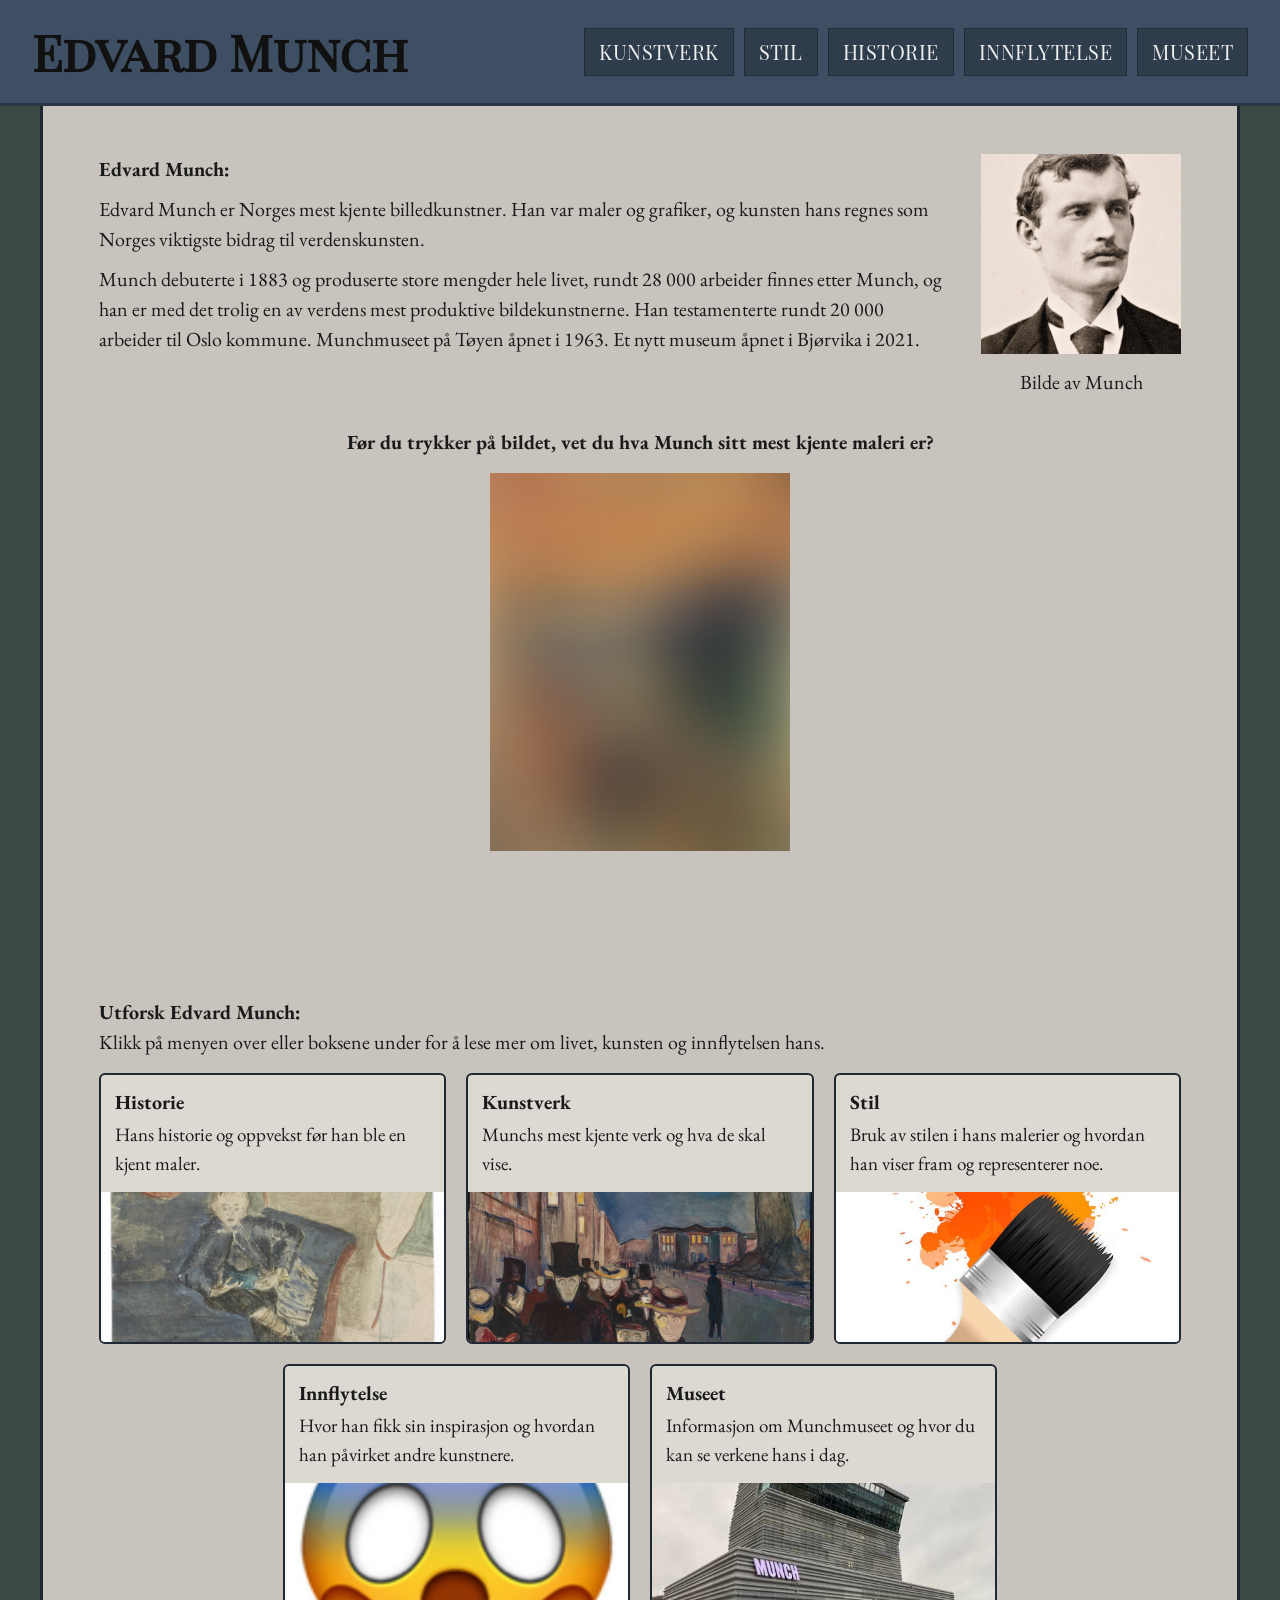
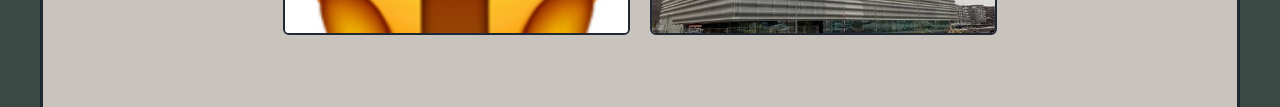
==== commit 3e83489f: "Fullført oppgave. Ny font, nytt bilde i museum, omgjort image path, debug fullført. Nov.27 2026" ====
--- a/index.html
+++ b/index.html
@@ -1,104 +1,102 @@
-<!DOCTYPE html>
-<html lang="no">
-<head>
-  <meta charset="UTF-8">
-  <meta name="viewport" content="width=device-width, initial-scale=1.0">
-  <title>Edvard Munch</title>
-  <link rel="stylesheet" href="style.css">
-</head>
-<body>
-
-  <header>
-    <a href="index.html" class="tittel">Edvard Munch</a>
-    <nav>
-      <a href="kunstverk.html">KUNSTVERK</a>
-      <a href="stil.html">STIL</a>
-      <a href="historie.html">HISTORIE</a>
-      <a href="innflytelse.html">INNFLYTELSE</a>
-      <a href="museet.html">MUSEET</a>
-    </nav>
-  </header>
-
-  <div class="hovedside">
-    <aside class="side-panel"></aside>
-
-  <main>
-      
-    
-  <div class="intro-Munch">
-    <div class="forside-intro-tekst">
-      <h1>Edvard Munch:</h1>
-      <p>Edvard Munch er Norges mest kjente billedkunstner. Han var maler og grafiker, og kunsten hans regnes som Norges viktigste bidrag til verdenskunsten.</p>
-      <p>Munch debuterte i 1883 og produserte store mengder hele livet, rundt 28 000 arbeider finnes etter Munch, og han er med det trolig en av verdens mest produktive bildekunstnerne. Han testamenterte rundt 20 000 arbeider til Oslo kommune. Munchmuseet på Tøyen åpnet i 1963. Et nytt museum åpnet i Bjørvika i 2021.</p>
-    </div>
-
-    <div class="introBilde">
-      <img src="bilder/forside/munchBilde.png" alt="Bilde av Edvard Munch">
-      <p>Bilde av Munch</p>
-    </div>
-  </div>
-     
-  <br>
-
-
-<div class="skrik-boks">
-  <input type="checkbox" id="visSkrik" autocomplete="off"> <!-- KI: autocomplete fikk jeg hjelp av KI å lage siden den ville ikke starte på det uskarpe bildet når du refreshet siden-->
-
-  <div class="uskarpBilde">
-    <h2>Før du trykker på bildet, vet du hva Munch sitt mest kjente maleri er?</h2>
-    <label for="visSkrik">
-      <img src="bilder/forside/uskarptSkrik.jpg" alt="Et uskarpt bilde av Skrik">
-    </label>
-  </div>
-
-  <div class="SkrikBilde">
-    <h2>Stemmer: Skrik av Edvard Munch &#40;1893&#41;</h2>
-    <img src="bilder/forside/skrik.jpg" alt="Maleriet Skrik av Edvard Munch">
-    <p>Skrik er Edvard Munchs mest kjente verk og et av verdens mest ikoniske malerier. Munch lagde fire versjoner av motivet mellom 1893 og 1910, inspirert av en intens opplevelse han hadde på en spasertur ved Ekeberg i Oslo da himmelen plutselig ble blodrød. Motivet uttrykker sterk angst og uro, og i dag kan du se originalversjoner av verket på både Nasjonalmuseet og Munchmuseet i Oslo.</p>
-  </div>
-</div>
-
-<div class="avsluttning">
-<h2>Utforsk Edvard Munch:</h2>
-<p>Klikk på menyen over eller boksene under for å lese mer om livet, kunsten og innflytelsen hans.</p>
-
-  <div class="tema-bokser">
-    <a href="historie.html" class="tema-boks">
-      <h3>Historie</h3>
-      <p>Hans historie og oppvekst før han ble en kjent maler.</p>
-      <img src="bilder/forside/munchBarndomBilde.jpg" alt="Edvard Munch historie">
-    </a>
-
-    <a href="kunstverk.html" class="tema-boks">
-      <h3>Kunstverk</h3>
-      <p>Munchs mest kjente verk og hva de skal vise.</p>
-      <img src="bilder/forside/karlJohanMalleri.jpg" alt="Munchs kunstverk">
-    </a>
-
-    <a href="stil.html" class="tema-boks">
-      <h3>Stil</h3>
-      <p>Bruk av stilen i hans malerier og hvordan han viser fram og representerer noe.</p>
-      <img src="bilder/forside/brush.jpg" alt="Munchs malestil">
-    </a>
-
-    <a href="innflytelse.html" class="tema-boks">
-      <h3>Innflytelse</h3>
-      <p>Hvor han fikk sin inspirasjon og hvordan han påvirket andre kunstnere.</p>
-      <img src="bilder/forside/shockedEmoji.jpg" alt="Munchs innflytelse">
-    </a>
-
-    <a href="museet.html" class="tema-boks">
-      <h3>Museet</h3>
-      <p>Informasjon om Munchmuseet og hvor du kan se verkene hans i dag.</p>
-      <img src="bilder/forside/munchMuseet.jpg" alt="Munchmuseet">
-    </a>
-  </div>
-</div>
-
-  </main>
-
-    <aside class="side-panel"></aside>
-  </div>
-
-</body>
+<!DOCTYPE html>
+<html lang="no">
+<head>
+  <meta charset="UTF-8">
+  <meta name="viewport" content="width=device-width, initial-scale=1.0">
+  <title>Edvard Munch forsiden</title>
+  <link rel="stylesheet" href="style.css">
+</head>
+<body>
+
+  <header>
+    <a href="index.html" class="tittel">Edvard Munch</a>
+    <nav>
+      <a href="kunstverk.html">KUNSTVERK</a>
+      <a href="stil.html">STIL</a>
+      <a href="historie.html">HISTORIE</a>
+      <a href="innflytelse.html">INNFLYTELSE</a>
+      <a href="museet.html">MUSEET</a>
+    </nav>
+  </header>
+
+  
+
+  <main>
+      
+    
+  <div class="intro-Munch">
+    <div class="forside-intro-tekst">
+      <h1>Edvard Munch:</h1>
+      <p>Edvard Munch er Norges mest kjente billedkunstner. Han var maler og grafiker, og kunsten hans regnes som Norges viktigste bidrag til verdenskunsten.</p>
+      <p>Munch debuterte i 1883 og produserte store mengder hele livet, rundt 28 000 arbeider finnes etter Munch, og han er med det trolig en av verdens mest produktive bildekunstnerne. Han testamenterte rundt 20 000 arbeider til Oslo kommune. Munchmuseet på Tøyen åpnet i 1963. Et nytt museum åpnet i Bjørvika i 2021.</p>
+    </div>
+
+    <div class="introBilde">
+      <img src="bilder/forside/munchBilde.png" alt="Bilde av Edvard Munch">
+      <p>Bilde av Munch</p>
+    </div>
+  </div>
+     
+  <br>
+
+
+<div class="skrik-boks">
+  <input type="checkbox" id="visSkrik" autocomplete="off"> <!-- KI: autocomplete fikk jeg hjelp av KI å lage siden den ville ikke starte på det uskarpe bildet når du refreshet siden-->
+
+  <div class="uskarpBilde">
+    <h2>Før du trykker på bildet, vet du hva Munch sitt mest kjente maleri er?</h2>
+    <label for="visSkrik">
+      <img src="bilder/forside/uskarptSkrik.jpg" alt="Et uskarpt bilde av Skrik">
+    </label>
+  </div>
+
+  <div class="SkrikBilde">
+    <h2>Stemmer: Skrik av Edvard Munch &#40;1893&#41;</h2>
+    <img src="bilder/kunstverk/skrik.jpg" alt="Maleriet Skrik av Edvard Munch">
+    <p>Skrik er Edvard Munchs mest kjente verk og et av verdens mest ikoniske malerier. Munch lagde fire versjoner av motivet mellom 1893 og 1910, inspirert av en intens opplevelse han hadde på en spasertur ved Ekeberg i Oslo da himmelen plutselig ble blodrød. Motivet uttrykker sterk angst og uro, og i dag kan du se originalversjoner av verket på både Nasjonalmuseet og Munchmuseet i Oslo.</p>
+  </div>
+</div>
+
+<div class="avslutning">
+<h2>Utforsk Edvard Munch:</h2>
+<p>Klikk på menyen over eller boksene under for å lese mer om livet, kunsten og innflytelsen hans.</p>
+
+  <div class="tema-bokser">
+    <a href="historie.html" class="tema-boks">
+      <h3>Historie</h3>
+      <p>Hans historie og oppvekst før han ble en kjent maler.</p>
+      <img src="bilder/forside/munchBarndomBilde.jpg" alt="Edvard Munch historie">
+    </a>
+
+    <a href="kunstverk.html" class="tema-boks">
+      <h3>Kunstverk</h3>
+      <p>Munchs mest kjente verk og hva de skal vise.</p>
+      <img src="bilder/kunstverk/AftenKarlJohan.jpg" alt="Munchs kunstverk">
+    </a>
+
+    <a href="stil.html" class="tema-boks">
+      <h3>Stil</h3>
+      <p>Bruk av stilen i hans malerier og hvordan han viser fram og representerer noe.</p>
+      <img src="bilder/forside/brush.jpg" alt="Munchs malestil">
+    </a>
+
+    <a href="innflytelse.html" class="tema-boks">
+      <h3>Innflytelse</h3>
+      <p>Hvor han fikk sin inspirasjon og hvordan han påvirket andre kunstnere.</p>
+      <img src="bilder/innflytelse/emoji.png" alt="Munchs innflytelse">
+    </a>
+
+    <a href="museet.html" class="tema-boks">
+      <h3>Museet</h3>
+      <p>Informasjon om Munchmuseet og hvor du kan se verkene hans i dag.</p>
+      <img src="bilder/forside/munchMuseet.jpg" alt="Munchmuseet">
+    </a>
+  </div>
+</div>
+
+  </main>
+
+
+
+</body>
 </html>
--- a/style.css
+++ b/style.css
@@ -1,872 +1,875 @@
-* {
-  box-sizing: border-box;
-  margin: 0;
-  padding: 0;
-  font-size: 20px;
-}
-
-/* lastet et font fra nettet som blir brukt på headeren */ 
-@font-face {
-  font-family: "MinFont";
-  src: url("Font/PlayfairDisplaySC-Regular.ttf")
-}
-
-body {
-  font-family: 'Segoe UI', Arial, sans-serif;
-  font-size: 5px;
-  color: #1a1a1a;
-  background-color: #3b4a45;
-  line-height: 1.5;
-}
-
-header {
-  display: flex;
-  flex-wrap: wrap;
-  justify-content: space-between;
-  align-items: center;
-  padding: 14px 32px;
-  background-color: #3f4f63;
-  border-bottom: 3px solid #00000052;
-  font-family: "Minfont";
-}
-
-.tittel {
-  font-size: 50px;
-  font-weight: bold;
-  color: #111111;
-  text-decoration: none;
-}
-
-nav {
-  display: flex;
-  flex-wrap: wrap;
-  gap: 10px;
-}
-
-nav a {
-  font-size: 20px;
-  padding: 8px 14px;
-  background-color: #2f3c4c;
-  color: #f0f0f0;
-  text-decoration: none;
-  letter-spacing: 0.5px;
-  border: 1px solid #222c38;
-  transition: background-color 0.2s ease;
-}
-
-nav a:hover {
-  background-color: #4f637a;
-}
-
-nav a:focus {
-  background-color: #4f637a;
-  border-radius: 1px;
-  color: darkred;
-}
-
-
-.hovedside {
-  display: grid;
-  grid-template-columns: minmax(0, 1fr) min(100%, 1200px) minmax(0, 1fr);
-  min-height: calc(100vh - 68px);
-}
-
-aside {
-  background-color: #3b4a45;
-}
-
-main {
-  background-color: #c8c3bc;
-  border-left: 3px solid #1f2833;
-  border-right: 3px solid #1f2833;
-  padding: 48px 56px 72px;
-}
-
-/* Momeen sin css */
-.intro-Munch {
-  display: flex;
-  justify-content: space-between;
-  align-items: flex-start;
-  gap: 32px;
-}
-
-.forside-intro-tekst p {
-  margin-top: 12px;
-}
-
-@keyframes zoomInn {
-  from {
-    transform: scale(1);
-  }
-  to {
-    transform: scale(1.1);
-  }
-}
-
-@keyframes spinnUt {
-  from {
-    transform: scale(1.1) rotate(0deg);
-  }
-  to {
-    transform: scale(1) rotate(360deg);
-  }
-} 
-
-.intro-Munch img {
-  width: 200px;
-  height: 200px;
-  object-fit: cover;
-  animation-name: spinnUt;
-  animation-duration: 1s;
-  animation-timing-function: ease;
-}
-
-.intro-Munch img:hover {
-  animation-name: zoomInn;
-  animation-duration: 0.3s;
-  animation-timing-function: ease;
-  animation-fill-mode: forwards;
-}
-
-.introBilde {
-  flex-shrink: 0;
-  text-align: center;
-}
-
-.intro-Munch img {
-  width: 200px;
-  height: 200px;
-  object-fit: cover;
-  scale: 1;
-  rotate: 0deg;
-  transition: scale 0.3s ease, rotate 0.6s ease;
-}
-
-.intro-Munch img:hover {
-  scale: 1.1;
-  rotate: -360deg;
-  transition: scale 0.3s ease, rotate 0s;
-}
-
-.introBilde p {
-  margin-top: 6px;
-}
-
-
-.skrik-boks {
-  display: grid;
-  text-align: center;
-}
-
-.skrik-boks img {
-  width: 300px;
-  max-width: 100%;
-  height: auto;
-  display: block;
-  margin: 16px auto;
-}
-
-#visSkrik {
-  display: none;
-}
-
-.uskarpBilde,
-.SkrikBilde {
-  grid-area: 1 / 1; /* KI: gjør at bildene ligger rett underhverandre når den transister fra første bildet til andre */
-  transition: 1s;
-
-}
-
-.SkrikBilde,
-#visSkrik:checked ~ .uskarpBilde {
-  opacity: 0;
-  visibility: hidden;
-}
-
-@keyframes innFraHoyre {
-  from {
-    opacity: 0;
-    transform: translateX(150%);
-  }
-  to {
-    opacity: 1;
-    transform: translateX(0);
-  }
-}
-
-#visSkrik:checked ~ .SkrikBilde img {
-  animation-name: innFraHoyre;
-  animation-duration: 5s;
-  animation-timing-function: ease-out;
-}
-
-#visSkrik:checked ~ .SkrikBilde {
-  opacity: 1;
-  visibility: visible;
-}
-
-
-/* avsluttning teksten  */
-
-
-.avsluttning {
-  margin-top: 40px;
-}
-
-
-.tema-bokser {
-  display: flex;
-  flex-wrap: wrap;
-  justify-content: center;
-  gap: 20px;
-  margin-top: 16px;
-}
-
-.tema-boks {
-  flex: 0 1 calc((100% - 40px) / 3);
-  display: flex;
-  flex-direction: column;
-  text-decoration: none;
-  color: inherit;
-  background-color: #dcd8d2;
-  border: 2px solid #1f2833;
-  border-radius: 6px;
-  overflow: hidden;
-  transition: transform 0.2s ease, background-color 0.2s ease;
-}
-
-.tema-boks:hover {
-  transform: translateY(-4px);
-  background-color: #e6e2dc;
-}
-
-.tema-boks:focus {
-  background-color: #e6e2dc;
-  border-radius: 1px;
-  color: darkred;
-}
-
-.tema-boks img {
-  width: 100%;
-  height: 150px;
-  object-fit: cover;
-  display: block;
-  margin-top: auto;
-}
-
-.tema-boks img {
-  width: 100%;
-  height: 150px;
-  object-fit: cover;
-  display: block;
-}
-
-.tema-boks h3 {
-  padding: 12px 14px 4px;
-}
-
-.tema-boks p {
-  padding: 0 14px 14px;
-  font-size: 0.95rem;
-}
-
-
-/*patrick sin css*/
-
-
-/*karel sin css*/
-
-
-.introMunch {
-  display: flex;
-  justify-content: space-between;
-  align-items: flex-start;
-  gap: 32px;
-}
-
-.museum-intro-tekst {
-  flex: 1;
-  min-width: 0;
-  margin-top: 60px;
-  max-height: 100%;
-  height: auto;
-  border-radius: 8px;
-  position: relative;
-}
-
-.museum-intro-tekst p {
-  margin-top: 12px;
-  gap: 12px;
-}
-
-.intro-bilde {
-  position: relative;
-  width: 500px;
-  flex: 0 1 500px;
-  min-width: 0;
-  height: auto;
-  overflow: hidden;
-  border-radius: 8px;
-}
-
-#munch-logo {
-  position: absolute;
-  max-width: 100%;
-  width: auto;
-  height: 120px;
-  left: 50%px;
-  top: 70%;
-  animation: munch-infinity 6s linear infinite;
-}
-
-#museum-bilde {
-  display: block;
-  max-width: 100%;
-  width: 100%;
-  max-width: 100%;
-  height: auto;
-  border-radius: 8px;
-  transition: transform 0.3s ease, filter 0.3s ease;
-}
-
-#museum-bilde:hover {
-  transform: scale(1.05);
-  transition: transform 0.3s ease;
-}
-
-/* tekst som dukker opp når du :hover mus over museum bilde*/
-.intro-bilde p {
-  color: #f0f0f0;
-  position: absolute;
-  left: 8px;
-  right: 8px;
-  bottom: 8px;
-  margin: 0;
-  padding: 6px 12px;
-  border: 1px solid #1f2833;
-  border-radius: 4px;
-  opacity: 0;
-  visibility: hidden;
-  transform: translateY(8px);
-  transition: opacity 0.3s ease, transform 0.3s ease;
-}
-
-.intro-bilde:hover p {
-  opacity: 1;
-  visibility: visible;
-  transform: translateY(0);
-}
-
-.content-section {
-  margin-bottom: 40px;
-  border: 2px solid #1f2833;
-  max-width: 100%;
-  padding: 12px;
-  width: 100%;
-  height: auto;
-  position:relative;
-}
-
-.photo-section {
-  display: block;
-  margin-top: 24px;
-  margin-bottom: 20px;
-}
-
-.eget-besøk {
-  margin-top: 32px;
-}
-
-.museum-photos {
-  display: grid;
-  /* KI: gjør at bildene tilpasser seg skjermstørrelsen og holder en minimum bredde på 250px */
-  grid-template-columns: repeat(auto-fit, minmax(250px, 1fr));
-  gap: 16px;
-  margin: 24px 0;
-  margin-bottom: -24px;
-}
-
-/* gjør at bildene tilpasser seg skjermstørrelsen og holder en minimum bredde på 250px. Slik regelen over sier */
-.museum-photos a {
-  display: block;
-  overflow: hidden;
-  border-radius: 12px;
-}
-
-#museum-photo1,#museum-photo2,#museum-photo3 {
-  max-width: 100%;
-  width: 400px;
-  height: 250px;
-  object-fit: cover;
-  border-radius: 12px;
-  filter: blur(3px);
-  transition: filter 0.2s ease, transform 0.2s ease;
-}
-
-#museum-photo4 {
-  max-width: 100%;
-  width: 550px;
-  height: 350px;
-  object-fit: cover;
-  border-radius: 12px;
-  align-self: center;
-  filter: blur(3px);
-  transition: filter 0.3s ease, transform 0.4s ease;
-}
-
-#museum-photo5 {
-  max-width: 100%;
-  width: 550px;
-  height: auto;
-  object-fit: cover;
-  align-self: center;
-  border-radius: 12px;
-  filter: blur(3px);
-  transition: filter 0.3s ease, transform 0.4s ease;
-}
-
-
-#museum-photo1:hover,
-#museum-photo2:hover,
-#museum-photo3:hover,
-#museum-photo4:hover,
-#museum-photo5:hover {
-  filter: blur(0);
-  transform: scale(1.05);
-}
-
-/* KI: for å enklere dele opp keyframes og translate egenskaper */
-@keyframes munch-infinity {
-  0%      { transform: translate(0, -50%); }
-  6.25%   { transform: translate(5px, calc(-50% - 14px)); }
-  12.5%   { transform: translate(19px, calc(-50% - 20px)); }
-  18.75%  { transform: translate(41px, calc(-50% - 14px)); }
-  25%     { transform: translate(66px, -50%); }
-  31.25%  { transform: translate(91px, calc(-50% + 14px)); }
-  37.5%   { transform: translate(113px, calc(-50% + 20px)); }
-  43.75%  { transform: translate(127px, calc(-50% + 14px)); }
-  50%     { transform: translate(132px, -50%); }
-  56.25%  { transform: translate(127px, calc(-50% - 14px)); }
-  62.5%   { transform: translate(113px, calc(-50% - 20px)); }
-  68.75%  { transform: translate(91px, calc(-50% - 14px)); }
-  75%     { transform: translate(66px, -50%); }
-  81.25%  { transform: translate(41px, calc(-50% + 14px)); }
-  87.5%   { transform: translate(19px, calc(-50% + 20px)); }
-  93.75%  { transform: translate(5px, calc(-50% + 14px)); }
-  100%    { transform: translate(0, -50%); }
-}
-
-
-
-
-/*solyana sin css*/
-
-/* kunstverk delen */
-.kunstverk-liste {
-  display: grid;
-  grid-template-columns: 1fr;
-  gap: 30px;
-}
-
-.kunstverk {
-  min-height: 75vh;
-  display: flex;
-  align-items: center;
-  gap: 24px;
-  border-bottom: 2px solid #999;
-  padding: 25px 0;
-}
-
-.kunstverk img {
-  width: 280px;
-  height: 380px;
-  object-fit: contain;
-}
-
-.tekst {
-  flex: 1;
-}
-
-.tekst h2 {
-  margin-bottom: 8px;
-}
-
-
-/* Sana sin css */
-
-
-/*Innflytelse del*/
-.tidslinje {
-  width: 3px;
-  height: 65vh;
-  background: grey;
-  display: flex;
-  flex-direction: column;
-  justify-content: space-between;
-  align-items: center;
-}
-.tidslinje .prikk {
-  width: 14px;
-  height: 14px;
-  border-radius: 50%;
-  background: #c5542f;
-}
-
-/* Zara sin css*/
-
-
-/*
-    KI-assistert kode:
-    ChatGPT ble brukt til feilretting, opprydding,
-    forslag til transitions, keyframes,
-    interaktive følelseskort og responsivt design.
-*/
-
-
-/* felles nettside struktur på alle sidene */
-
-
-/* Introduksjonsseksjon */
-
-.intro {
-    min-height: 390px;
-    display: flex;
-    flex-direction: column;
-    justify-content: center;
-    align-items: center;
-    padding: 60px 36px;
-    text-align: center;
-    background-color: var(--lys-krem);
-    border-bottom: 2px solid #1f2833;
-
-    animation: vis-inn 0.8s ease-out both;
-}
-
-.overlinje {
-    margin-bottom: 12px;
-    color: var(--rod);
-    font-size: 0.76rem;
-    font-weight: bold;
-    letter-spacing: 0.16em;
-    text-transform: uppercase;
-}
-
-.intro h1 {
-    max-width: 700px;
-    font-family: Georgia, "Times New Roman", serif;
-    font-size: clamp(1.8rem, 4.5vw, 3.2rem);
-    font-weight: normal;
-    line-height: 1.08;
-}
-
-.intro h1:hover {
-    animation: bolge 1s ease-in-out;
-}
-
-.forside-intro-tekst {
-    max-width: 540px;
-    margin-top: 20px;
-    font-size: 1.05rem;
-}
-
-/* Dekorative former inspirert av Munchs linjer */
-
-.dekorasjon {
-    display: flex;
-    align-items: center;
-    justify-content: center;
-    gap: 12px;
-    height: 65px;
-    margin-bottom: 20px;
-}
-
-.dekorasjon span {
-    display: block;
-    width: 18px;
-    height: 48px;
-    border-radius: 50%;
-    background-color: var(--rod);
-
-    animation: pensel 3s ease-in-out infinite;
-}
-
-.dekorasjon span:nth-child(2) {
-    height: 60px;
-    background-color: var(--mork-gronn);
-    animation-delay: 0.3s;
-}
-
-.dekorasjon span:nth-child(3) {
-    background-color: lab(66.35% 8.44 42.06);
-    animation-delay: 0.6s;
-}
-
-/* Interaktive lenker */
-
-.les-mer {
-    display: inline-block;
-    margin-top: 24px;
-    padding: 10px 16px;
-    color: var(--krem);
-    background-color: var(--mork-gronn);
-    text-decoration: none;
-
-    transition: transform 0.2s ease,
-                background-color 0.2s ease;
-}
-
-.les-mer:hover,
-.les-mer:focus-visible {
-    color: var(--krem);
-    background-color: var(--rod);
-    transform: translateY(-3px);
-}
-
-/* Temakort */
-
-.temaer {
-    display: grid;
-    grid-template-columns: repeat(2, minmax(0, 1fr));
-    border-bottom: 2px solid var(--linje);
-}
-
-.temakort {
-    min-height: 230px;
-    padding: 32px;
-
-    transition: background-color 0.25s ease,
-                box-shadow 0.25s ease;
-}
-
-.temakort + .temakort {
-    border-left: 2px solid var(--linje);
-}
-
-.temakort:hover {
-    background-color: var(--lys-krem);
-    box-shadow: inset 0 -5px 0 var(--rod);
-}
-
-.kortnummer {
-    color: var(--rod);
-    font-size: 0.7rem;
-    font-weight: bold;
-    letter-spacing: 0.13em;
-}
-
-.temakort h2,
-.munch-tekst h2,
-.modernisme h2,
-.folelser h2 {
-    margin: 8px 0 12px;
-    font-family: Georgia, "Times New Roman", serif;
-    font-size: 1.8rem;
-    font-weight: normal;
-}
-
-.temakort p,
-.munch-tekst p,
-.modernisme p {
-    max-width: 620px;
-}
-
-.temakort a {
-    display: inline-block;
-    margin-top: 16px;
-    color: var(--dyp-gronn);
-    font-size: 0.9rem;
-    font-weight: bold;
-    text-underline-offset: 4px;
-
-    transition: color 0.2s ease,
-                transform 0.2s ease;
-}
-
-.temakort a:hover,
-.temakort a:focus-visible {
-    color: var(--rod);
-    transform: translateX(4px);
-}
-
-/* Interaktive følelseskort */
-
-.folelser {
-    padding: 44px 48px;
-    background-color: var(--lys-krem);
-    border-bottom: 2px solid var(--linje);
-}
-
-.folelser-intro {
-    margin-bottom: 24px;
-}
-
-.folelseskort-container {
-    display: grid;
-    grid-template-columns: repeat(2, minmax(0, 1fr));
-    align-items: start;
-    gap: 16px;
-}
-
-.folelseskort {
-    min-width: 0;
-    color: var(--lys-krem);
-    border-radius: 4px;
-
-    transition: transform 0.3s ease,
-                box-shadow 0.3s ease;
-}
-
-.folelseskort:hover {
-    transform: translateY(-5px);
-    box-shadow: 0 8px 16px rgba(0, 0, 0, 0.2);
-}
-
-.folelseskort summary {
-    padding: 24px;
-    font-family: Georgia, "Times New Roman", serif;
-    font-size: 1.4rem;
-    cursor: pointer;
-}
-
-.folelseskort p {
-    padding: 0 24px 24px;
-    font-size: 0.95rem;
-}
-
-/* Hver følelse har sitt eget fargeuttrykk */
-
-.angst {
-    background-color: #963e32;
-}
-
-.kjaerlighet {
-    background-color: #884758;
-}
-
-.sorg {
-    background-color: #394e66;
-}
-
-.ensomhet {
-    background-color: #3b4a45;
-}
-
-/* Animasjoner når følelseskortene åpnes */
-
-.folelseskort[open] p {
-    animation: vis-inn 0.5s ease-out both;
-}
-
-.angst[open] summary {
-    animation: bolge 0.6s ease-in-out;
-}
-
-.kjaerlighet[open] summary {
-    animation: puls 0.8s ease-in-out;
-}
-
-/* Tekstseksjoner */
-
-.munch-tekst,
-.modernisme {
-    padding: 44px 48px;
-    border-bottom: 2px solid var(--linje);
-}
-
-.munch-tekst {
-    background-color: #eee8cf;
-}
-
-.modernisme {
-    min-height: 220px;
-    background-color: var(--lys-krem);
-}
-
-/* Bunntekst */
-
-.bunntekst {
-    display: flex;
-    justify-content: space-between;
-    flex-wrap: wrap;
-    gap: 20px;
-    padding: 20px 32px;
-    color: var(--krem);
-    background-color: var(--mork-gronn);
-    font-size: 0.85rem;
-}
-
-.bunntekst a {
-    text-decoration: none;
-    transition: transform 0.2s ease;
-}
-
-.bunntekst a:hover,
-.bunntekst a:focus-visible {
-    text-decoration: underline;
-    transform: translateY(-3px);
-}
-
-/* KEYFRAMES */
-
-/* Innholdet kommer gradvis til syne */
-
-@keyframes vis-inn {
-    from {
-        opacity: 0;
-        transform: translateY(18px);
-    }
-
-    to {
-        opacity: 1;
-        transform: translateY(0);
-    }
-}
-
-/* Bølgende bevegelse inspirert av Munch */
-
-@keyframes bolge {
-    0% {
-        transform: rotate(0deg) translateY(0);
-    }
-
-    25% {
-        transform: rotate(-2deg) translateY(-5px);
-    }
-
-    50% {
-        transform: rotate(2deg) translateY(0);
-    }
-
-    75% {
-        transform: rotate(-1deg) translateY(-3px);
-    }
-
-    100% {
-        transform: rotate(0deg) translateY(0);
-    }
-}
-
-/* Bevegelse i de dekorative formene */
-
-@keyframes pensel {
-    0%, 100% {
-        transform: rotate(-15deg) translateY(0);
-    }
-
-    50% {
-        transform: rotate(15deg) translateY(-8px);
-    }
-}
-
-/* Pulserende bevegelse */
-
-@keyframes puls {
-    0%, 100% {
-        transform: scale(1);
-    }
-
-    50% {
-        transform: scale(1.06);
-    }
-}
-
+/* Felles strukturen av Momeen */
+* {
+  box-sizing: border-box;
+  margin: 0;
+  padding: 0;
+  font-size: 20px;
+}
+
+
+/* lastet et font fra nettet som blir brukt på headeren */ 
+@font-face {
+  font-family: "MinFont";
+  src: url("font/PlayfairDisplaySC-Regular.ttf")
+}
+
+@font-face {
+  font-family: "Font2";
+  src: url("font/EBGaramond-VariableFont_wght.ttf")
+}
+
+body {
+  font-family: 'Font2', Arial, sans-serif;
+  color: #1a1a1a;
+  background-color: #3b4a45;
+  line-height: 1.5;
+}
+
+header {
+  display: flex;
+  flex-wrap: wrap;
+  justify-content: space-between;
+  align-items: center;
+  padding: 14px 32px;
+  background-color: #3f4f63;
+  border-bottom: 3px solid #00000052;
+  font-family: "MinFont";
+}
+
+.tittel {
+  font-size: 50px;
+  font-weight: bold;
+  color: #111111;
+  text-decoration: none;
+}
+
+nav {
+  display: flex;
+  flex-wrap: wrap;
+  gap: 10px;
+}
+
+nav a {
+  font-size: 20px;
+  padding: 8px 14px;
+  background-color: #2f3c4c;
+  color: #f0f0f0;
+  text-decoration: none;
+  letter-spacing: 0.5px;
+  border: 1px solid #222c38;
+  transition: background-color 0.2s ease;
+}
+
+nav a:hover {
+  background-color: #4f637a;
+}
+
+nav a:focus {
+  background-color: #4f637a;
+  border-radius: 1px;
+  color: red;
+}
+
+
+main {
+  max-width: 1200px;
+  margin: 0 auto;
+  min-height: calc(100vh - 68px);
+  background-color: #c8c3bc;
+  border-left: 3px solid #1f2833;
+  border-right: 3px solid #1f2833;
+  padding: 48px 56px 72px;
+}
+
+/* Forside delen - Momeen sin css */
+
+.intro-Munch {
+  display: flex;
+  justify-content: space-between;
+  align-items: flex-start;
+  gap: 32px;
+}
+
+.forside-intro-tekst p {
+  margin-top: 10px;
+}
+
+/* når du hoverer på bilde av munch så skal den scale inn  */
+@keyframes zoomInn {
+  from {
+    transform: scale(1);
+  }
+  to {
+    transform: scale(1.1);
+  }
+}
+
+/* Denne delen er etter den har scale-et inn, så skal den ta en liten 360deg etter du har sluppet musetasten på bildet */
+@keyframes spinnUt {
+  from {
+    transform: scale(1.1) rotate(0deg);
+  }
+  to {
+    transform: scale(1) rotate(360deg);
+  }
+}
+
+.intro-Munch img {
+  width: 200px;
+  height: 200px;
+  object-fit: cover;
+  animation-name: spinnUt;
+  animation-duration: 1s;
+  animation-timing-function: ease;
+  animation-fill-mode: forwards;
+}
+
+.intro-Munch img:hover {
+  animation-name: zoomInn;
+  animation-duration: 0.5s;
+  animation-timing-function: ease;
+  animation-fill-mode: forwards;
+}
+
+.introBilde {
+  flex-shrink: 0; 
+  text-align: center;
+}
+
+
+.introBilde p {
+  margin-top: 5px;
+}
+
+
+.skrik-boks {
+  display: grid;
+  text-align: center;
+}
+
+.skrik-boks img {
+  width: 300px;
+  max-width: 100%;
+  height: auto;
+  display: block;
+  margin: 16px auto;
+}
+
+#visSkrik {
+  display: none;
+}
+
+.uskarpBilde,
+.SkrikBilde {
+  grid-area: 1 / 1; /* KI: gjør at bildene ligger rett underhverandre når den transister fra første bildet til andre */
+  transition: 1s;
+
+}
+
+.SkrikBilde,
+#visSkrik:checked ~ .uskarpBilde {
+  opacity: 0;
+  visibility: hidden;
+}
+
+@keyframes innFraHoyre {
+  from {
+    opacity: 0;
+    transform: translateX(150%);
+  }
+  to {
+    opacity: 1;
+    transform: translateX(0);
+  }
+}
+
+#visSkrik:checked ~ .SkrikBilde img {
+  animation-name: innFraHoyre;
+  animation-duration: 5s;
+  animation-timing-function: ease-out;
+}
+
+#visSkrik:checked ~ .SkrikBilde {
+  opacity: 1;
+  visibility: visible;
+}
+
+
+/* avsluttning teksten  */
+
+
+.avslutning {
+  margin-top: 40px;
+}
+
+
+.tema-bokser {
+  display: flex;
+  flex-wrap: wrap;
+  justify-content: center;
+  gap: 20px;
+  margin-top: 16px;
+}
+
+.tema-boks {
+  flex: 0 1 calc((100% - 40px) / 3);
+  display: flex;
+  flex-direction: column;
+  text-decoration: none;
+  color: inherit;
+  background-color: #dcd8d2;
+  border: 2px solid #1f2833;
+  border-radius: 6px;
+  overflow: hidden;
+  transition: transform 0.2s ease, background-color 0.2s ease;
+}
+
+.tema-boks:hover {
+  transform: translateY(-4px);
+  background-color: #e6e2dc;
+}
+
+.tema-boks:focus {
+  background-color: #e6e2dc;
+  border-radius: 1px;
+  color: darkred;
+}
+
+.tema-boks img {
+  width: 100%;
+  height: 150px;
+  object-fit: cover;
+  display: block;
+  margin-top: auto;
+}
+
+
+.tema-boks h3 {
+  padding: 12px 14px 4px;
+}
+
+.tema-boks p {
+  padding: 0 14px 14px;
+  font-size: 0.95rem;
+}
+
+
+/*Kunstverk delen - Solyana sin css*/
+
+/* kunstverk delen */
+.kunstverk img {
+  width: 280px;
+  height: 380px;
+  object-fit: contain;
+  animation: vokse 1.5s ease-out;
+}
+
+@keyframes vokse {
+  from {
+    transform: scale(0.7);
+  }
+
+  to {
+    transform: scale(1.05);
+  }
+}
+.tekst p {
+  font-size: 20px;
+}
+
+
+
+/* Stil delen - Zahra sin css */
+
+/* Introduksjonsseksjon */
+.introStil {
+  min-height: 390px;
+  display: flex;
+  flex-direction: column;
+  justify-content: center;
+  align-items: center;
+  padding: 60px 36px;
+  text-align: center;
+  background-color: #f4efe6;
+  border-bottom: 2px solid #1f2833;
+  animation: vis-inn 0.8s ease-out both;
+}
+
+.overlinje {
+  margin-bottom: 12px;
+  color: #963e32;
+  font-size: 13px;
+  font-weight: bold;
+  letter-spacing: 2px;
+  text-transform: uppercase;
+}
+
+.introStil h1 {
+  max-width: 700px;
+  font-family: Georgia, "Times New Roman", serif;
+  font-size: 48px;
+  font-weight: normal;
+  line-height: 1.08;
+}
+
+.introStil h1:hover {
+  animation: bolge 1s ease-in-out;
+}
+
+/* Interaktive lenker */
+.les-mer {
+  display: inline-block;
+  margin-top: 24px;
+  padding: 10px 16px;
+  color: #f4efe6;
+  background-color: #3b4a45;
+  text-decoration: none;
+  transition: transform 0.2s ease, background-color 0.2s ease;
+}
+
+.les-mer:hover,
+.les-mer:focus-visible {
+  color: #f4efe6;
+  background-color: #963e32;
+  transform: translateY(-3px);
+}
+
+/* Temakort */
+.temaer {
+  display: grid;
+  grid-template-columns: repeat(2, minmax(0, 1fr));
+  border-bottom: 2px solid #1f2833;
+}
+
+.temakort {
+  min-height: 230px;
+  padding: 32px;
+  transition: background-color 0.25s ease, box-shadow 0.25s ease;
+}
+
+.temakort + .temakort {
+  border-left: 2px solid #1f2833;
+}
+
+.temakort:hover {
+  background-color: #f4efe6;
+  box-shadow: inset 0 -5px 0 #963e32;
+}
+
+.temakort h2,
+.munch-tekst h2,
+.modernisme h2,
+.folelser h2 {
+  margin: 8px 0 12px;
+  font-family: Georgia, "Times New Roman", serif;
+  font-size: 30px;
+  font-weight: normal;
+}
+
+.temakort p,
+.munch-tekst p,
+.modernisme p {
+  max-width: 620px;
+}
+
+/* Interaktive følelseskort */
+.folelser {
+  padding: 44px 48px;
+  background-color: #f4efe6;
+  border-bottom: 2px solid #1f2833;
+}
+
+.folelser-intro {
+  margin-bottom: 24px;
+}
+
+.folelseskort-container {
+  display: grid;
+  grid-template-columns: repeat(2, minmax(0, 1fr));
+  align-items: start;
+  gap: 16px;
+}
+
+.kort-toggle {
+  display: none;
+}
+
+.kort-tittel {
+  display: block;
+  padding: 24px;
+  font-family: Georgia, "Times New Roman", serif;
+  font-size: 22px;
+  cursor: pointer;
+}
+
+.folelseskort {
+  min-width: 0;
+  color: #f4efe6;
+  border-radius: 4px;
+  transition: transform 0.3s ease, box-shadow 0.3s ease;
+}
+
+.folelseskort:hover {
+  transform: translateY(-5px);
+  box-shadow: 0 8px 16px #00000033;
+}
+
+.folelseskort p {
+  display: none;
+  padding: 0 24px 24px;
+  font-size: 16px;
+}
+
+.angst {
+  background-color: #963e32;
+}
+
+.kjaerlighet {
+  background-color: #884758;
+}
+
+.sorg {
+  background-color: #394e66;
+}
+
+.ensomhet {
+  background-color: #3b4a45;
+}
+
+/* Animasjoner når følelseskortene åpnes */
+.kort-toggle:checked ~ p {
+  display: block;
+  animation: vis-inn 0.5s ease-out both;
+}
+
+.angst .kort-toggle:checked + .kort-tittel {
+  animation: bolge 0.6s ease-in-out;
+}
+
+.kjaerlighet .kort-toggle:checked + .kort-tittel {
+  animation: puls 0.8s ease-in-out;
+}
+
+/* Tekstseksjoner */
+.munch-tekst,
+.modernisme {
+  padding: 44px 48px;
+  border-bottom: 2px solid #1f2833;
+}
+
+.munch-tekst {
+  background-color: #eee8cf;
+}
+
+.modernisme {
+  min-height: 220px;
+  background-color: #f4efe6;
+}
+
+/* KEYFRAMES */
+@keyframes vis-inn {
+  from {
+    opacity: 0;
+    transform: translateY(18px);
+  }
+  to {
+    opacity: 1;
+    transform: translateY(0);
+  }
+}
+
+@keyframes bolge {
+  0% {
+    transform: rotate(0deg) translateY(0);
+  }
+  25% {
+    transform: rotate(-2deg) translateY(-5px);
+  }
+  50% {
+    transform: rotate(2deg) translateY(0);
+  }
+  75% {
+    transform: rotate(-1deg) translateY(-3px);
+  }
+  100% {
+    transform: rotate(0deg) translateY(0);
+  }
+}
+
+@keyframes puls {
+  0%, 100% {
+    transform: scale(1);
+  }
+  50% {
+    transform: scale(1.06);
+  }
+}
+
+
+/* Historie delen - Patrick sin css*/
+
+@keyframes tonInn {
+  from {
+    opacity: 0;
+    transform: translateY(24px);
+  }
+  to {
+    opacity: 1;
+    transform: translateY(0);
+  }
+}
+
+.innhold h1,
+.innhold h2 {
+  animation: tonInn 0.9s ease-out both;
+  animation-delay: 0.2s;
+}
+
+.innhold h3 {
+  animation: tonInn 0.9s ease-out both;
+  animation-delay: 0.6s;
+}
+
+.innhold p {
+  animation: tonInn 0.9s ease-out both;
+  animation-delay: 1s;
+}
+
+.bilde-rad {
+  display: flex;
+  justify-content: center;
+  gap: 40px;
+  width: 100%;
+  margin: 50px auto 0 auto;
+  animation: tonInn 0.9s ease-out both;
+  animation-delay: 1.4s;
+}
+
+.bilde-rad img {
+  width: 220px;
+  height: 280px;
+  object-fit: cover;
+  border-radius: 8px;
+}
+
+.bilde-rad .signatur {
+  display: block;
+  width: 160px;
+  height: auto;
+  object-fit: contain;
+  border-radius: 0;
+  margin: 10px auto 0 auto;
+  opacity: 0;
+}
+
+/* Klikk-animasjonen på signaturen er laget med hjelp av KI */
+@keyframes spinnInn {
+  from {
+    opacity: 0;
+    transform: rotate(-360deg) scale(0.2);
+  }
+  to {
+    opacity: 1;
+    transform: rotate(0deg) scale(1);
+  }
+}
+
+.bilde-rad .signatur-boks {
+  cursor: pointer;
+}
+
+.bilde-rad .signatur-boks:focus .signatur {
+  animation: spinnInn 1s ease-out both;
+}
+
+/* innflytelse delen - Sana sin del  */
+
+.tidslinje-layout {
+  display: flex;
+  flex-wrap: wrap;
+  justify-content: space-between;
+  align-items: flex-start;
+  gap: 30px;
+}
+
+.tidslinje {
+  display: flex;
+  flex-direction: column;
+  justify-content: space-between;
+  align-items: stretch;
+  flex: 2 1 460px;
+  min-height: 65vh;
+  gap: 24px;
+  border-left: 3px solid grey;
+}
+
+/* Ki.sikt css for teksten ved prikken */
+.tidslinje .prikk {
+  position: relative;
+  padding-left: 25px;
+}
+
+.tidslinje .prikk::before {
+  content: "";
+  position: absolute;
+  top: 5px;
+  left: -8px;
+  width: 14px;
+  height: 14px;
+  border-radius: 50%;
+  background: #c5542f;
+}
+
+/* Fikk hjelp av Ki.sikt med innfading og overgang ved hover */
+.tidslinje-bilder {
+  display: flex;
+  flex-direction: column;
+  align-items: center;
+  flex: 1 1 190px;
+  min-width: 0;
+  gap: 20px;
+  animation: fade-inn 0.8s;
+}
+
+.tidslinje-bilder img {
+  width: 190px;
+  max-width: 100%;
+  height: auto;
+  transition: opacity 0.3s;
+}
+
+.tidslinje-bilder img:hover {
+  opacity: 0.3;
+}
+
+@keyframes fade-inn {
+  from {
+    opacity: 0;
+  }
+  to {
+    opacity: 1;
+  }
+}
+
+
+
+
+/* museet delen - karel sin css*/
+
+
+.introMunch {
+  display: flex;
+  justify-content: space-between;
+  align-items: flex-start;
+  gap: 32px;
+  position: relative;
+}
+
+#museum-title {
+  min-width: 100%;
+  width: auto;
+  height: auto;
+  font-size: 36px;
+}
+
+.museum-intro-tekst {
+  flex: 1;
+  min-width: 0;
+  margin-top: 60px;
+  max-height: 100%;
+  height: auto;
+  border-radius: 8px;
+}
+
+.museum-intro-tekst p {
+  margin-top: 12px;
+}
+
+.intro-bilde {
+  position: relative;
+  width: 500px;
+  flex: 0 1 500px;
+  min-width: 0;
+  height: auto;
+  overflow: hidden;
+  border-radius: 8px;
+}
+
+#munch-logo {
+  position: absolute;
+  max-width: 100%;
+  width: auto;
+  height: 80px;
+  left: 1%;
+  top: 73%;
+  animation: munch-infinity 6s linear infinite;
+}
+
+#museum-bilde {
+  display: block;
+  max-width: 100%;
+  width: 100%;
+  height: auto;
+  border-radius: 8px;
+  transition: transform 0.3s ease, filter 0.3s ease;
+}
+
+#museum-bilde:hover {
+  transform: scale(1.05);
+  transition: transform 0.3s ease;
+}
+
+/* tekst som dukker opp når du :hover mus over museum bilde*/
+.intro-bilde p {
+  color: #f0f0f0;
+  position: absolute;
+  left: 8px;
+  right: 8px;
+  bottom: 8px;
+  margin: 0;
+  padding: 6px 12px;
+  border: 1px solid #1f2833;
+  border-radius: 4px;
+  opacity: 0;
+  visibility: hidden;
+  transform: translateY(8px);
+  transition: opacity 0.3s ease, transform 0.3s ease;
+}
+
+.intro-bilde:hover p {
+  opacity: 1;
+  visibility: visible;
+  transform: translateY(0);
+}
+
+.content-section {
+  margin-bottom: 40px;
+  border: 2px solid #1f2833;
+  max-width: 100%;
+  padding: 12px;
+  width: 100%;
+  height: auto;
+  position:relative;
+}
+
+.photo-section {
+  display: block;
+  margin-top: 24px;
+  margin-bottom: 20px;
+}
+
+.visiting-info {
+  margin-top: 50px;
+  padding: 12px;
+}
+
+.eget-besøk {
+  margin-top: 32px;
+}
+
+.eget-besøk p {
+  margin: 2%;
+}
+
+.museum-photos {
+  display: grid;
+  grid-template-columns: repeat(3, minmax(0, 1fr));
+  gap: 16px;
+  margin: 24px 0;
+  margin-bottom: -24px;
+}
+
+.photo-tekst {
+  margin-top: 8px;
+  font-size: 16px;
+  line-height: 1.4;
+}
+
+/* gjør at bildene tilpasser seg skjermstørrelsen og holder en minimum bredde på 250px. Slik regelen over sier */
+.museum-photos a {
+  display: block;
+  overflow: hidden;
+  border-radius: 12px;
+}
+
+#museum-photo1,#museum-photo2,#museum-photo3 {
+  max-width: 100%;
+  width: 400px;
+  height: 250px;
+  object-fit: cover;
+  border-radius: 12px;
+  filter: blur(3px);
+  transition: filter 0.2s ease, transform 0.2s ease;
+}
+
+#museum-photo4 {
+  max-width: 100%;
+  width: 550px;
+  height: 350px;
+  object-fit: cover;
+  border-radius: 12px;
+  align-self: center;
+  filter: blur(3px);
+  transition: filter 0.3s ease, transform 0.4s ease;
+}
+
+#museum-photo5 {
+  max-width: 100%;
+  width: 100%;
+  height: auto;
+  object-fit: cover;
+  border-radius: 12px;
+  filter: blur(3px);
+  transition: filter 0.3s ease, transform 0.4s ease;
+}
+
+#museum-photo6 {
+  width: 100%;
+  height: 540px;
+  object-fit: cover;
+  border-radius: 12px;
+  filter: blur(3px);
+  transition: filter 0.3s ease, transform 0.4s ease;
+}
+
+#museum-photo1:hover,
+#museum-photo2:hover,
+#museum-photo3:hover,
+#museum-photo4:hover,
+#museum-photo5:hover,
+#museum-photo6:hover {
+  filter: blur(0);
+  transform: scale(1.05);
+}
+
+.museum-website-link {
+  margin: 12px;
+}
+
+
+
+/* KI: for å enklere dele opp keyframes og translate egenskaper */
+@keyframes munch-infinity {
+  0%      { transform: translate(0, -50%); }
+  6.25%   { transform: translate(5px, calc(-50% - 14px)); }
+  12.5%   { transform: translate(19px, calc(-50% - 20px)); }
+  18.75%  { transform: translate(41px, calc(-50% - 14px)); }
+  25%     { transform: translate(66px, -50%); }
+  31.25%  { transform: translate(91px, calc(-50% + 14px)); }
+  37.5%   { transform: translate(113px, calc(-50% + 20px)); }
+  43.75%  { transform: translate(127px, calc(-50% + 14px)); }
+  50%     { transform: translate(132px, -50%); }
+  56.25%  { transform: translate(127px, calc(-50% - 14px)); }
+  62.5%   { transform: translate(113px, calc(-50% - 20px)); }
+  68.75%  { transform: translate(91px, calc(-50% - 14px)); }
+  75%     { transform: translate(66px, -50%); }
+  81.25%  { transform: translate(41px, calc(-50% + 14px)); }
+  87.5%   { transform: translate(19px, calc(-50% + 20px)); }
+  93.75%  { transform: translate(5px, calc(-50% + 14px)); }
+  100%    { transform: translate(0, -50%); }
+}
+
+
+
+
+
